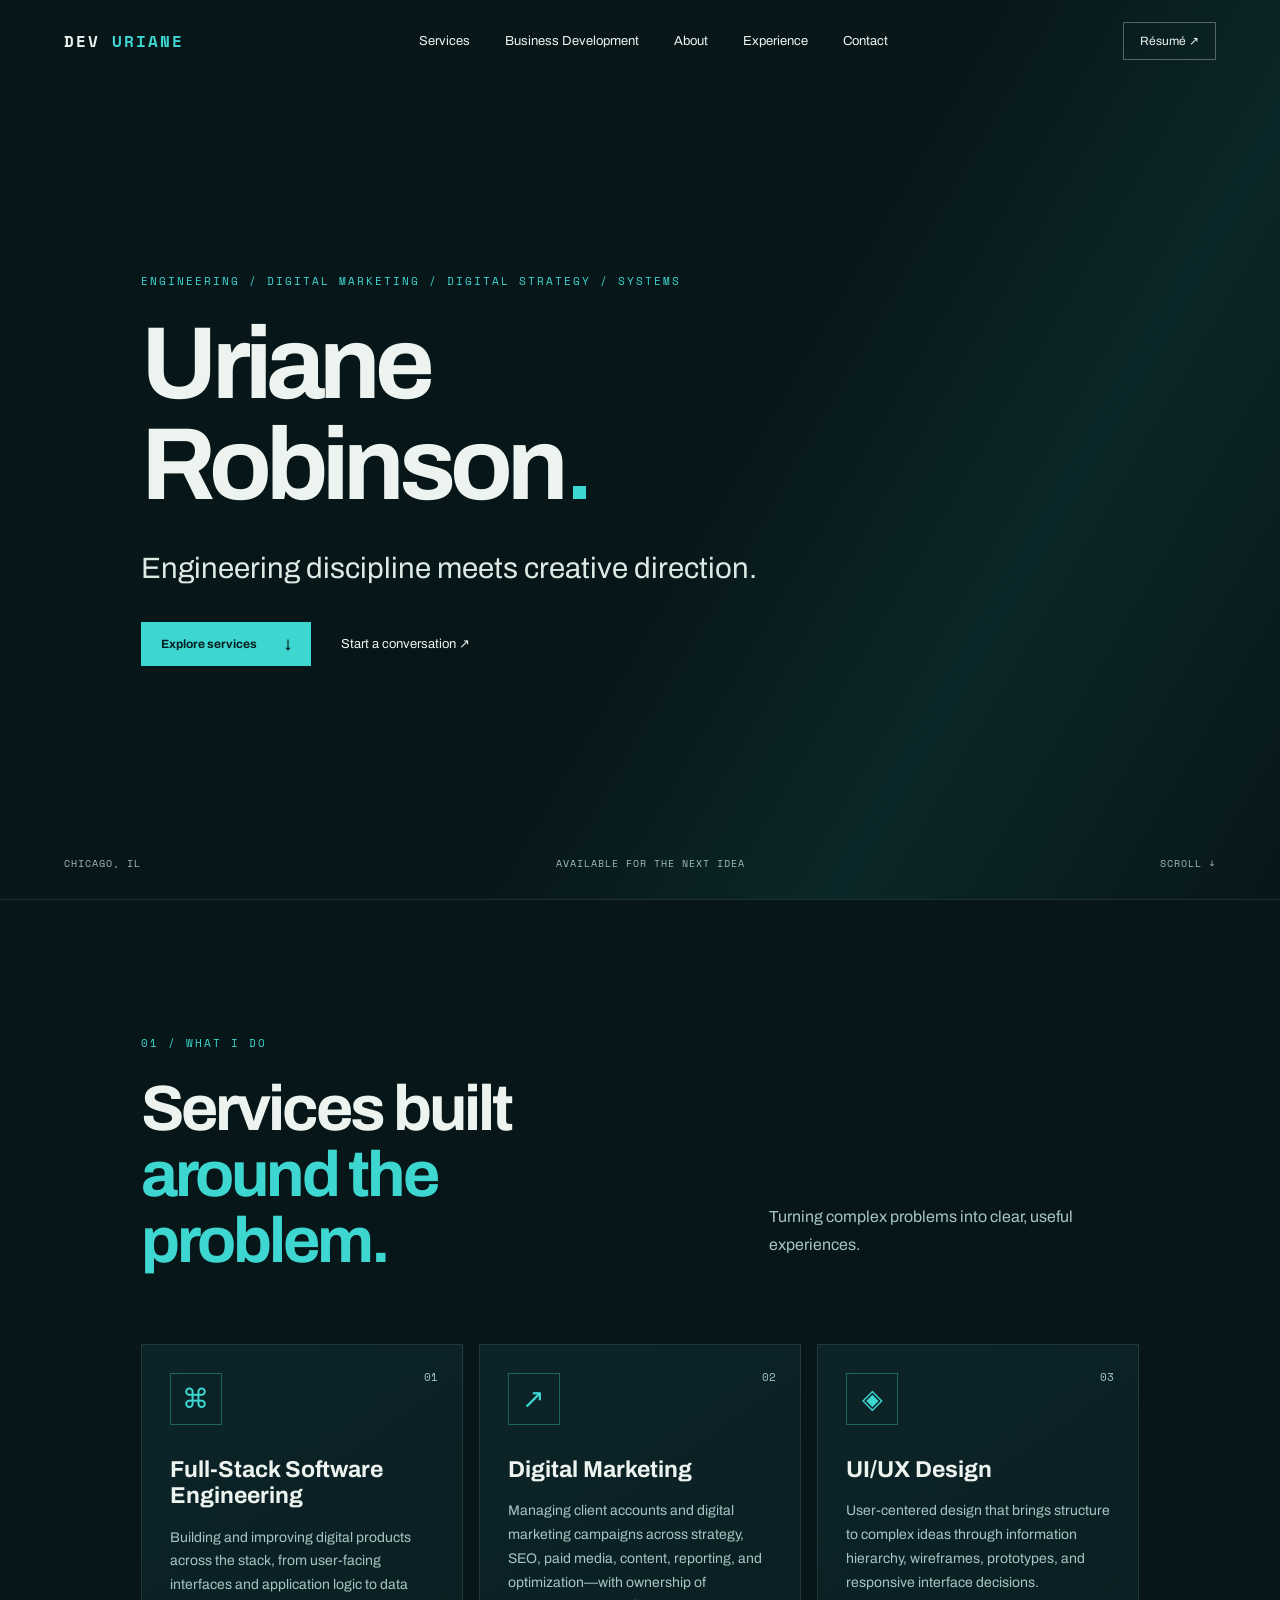
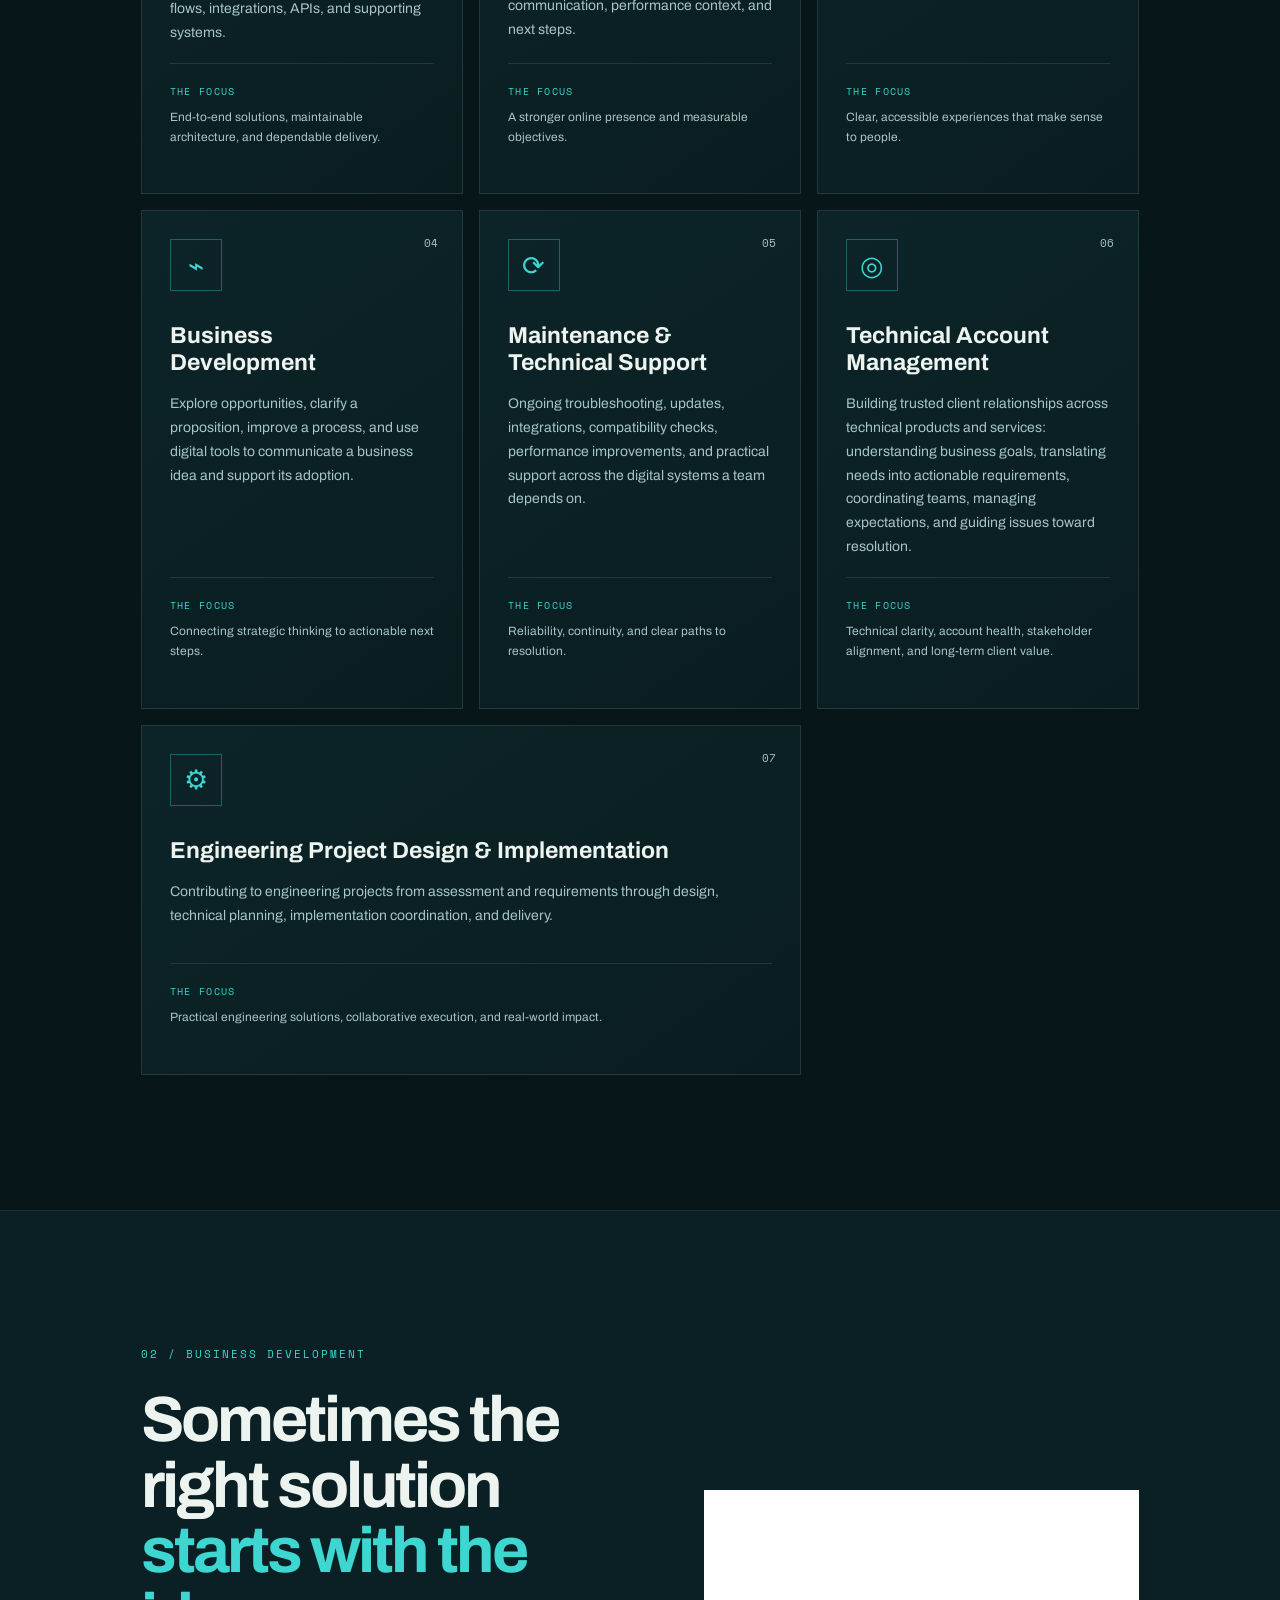
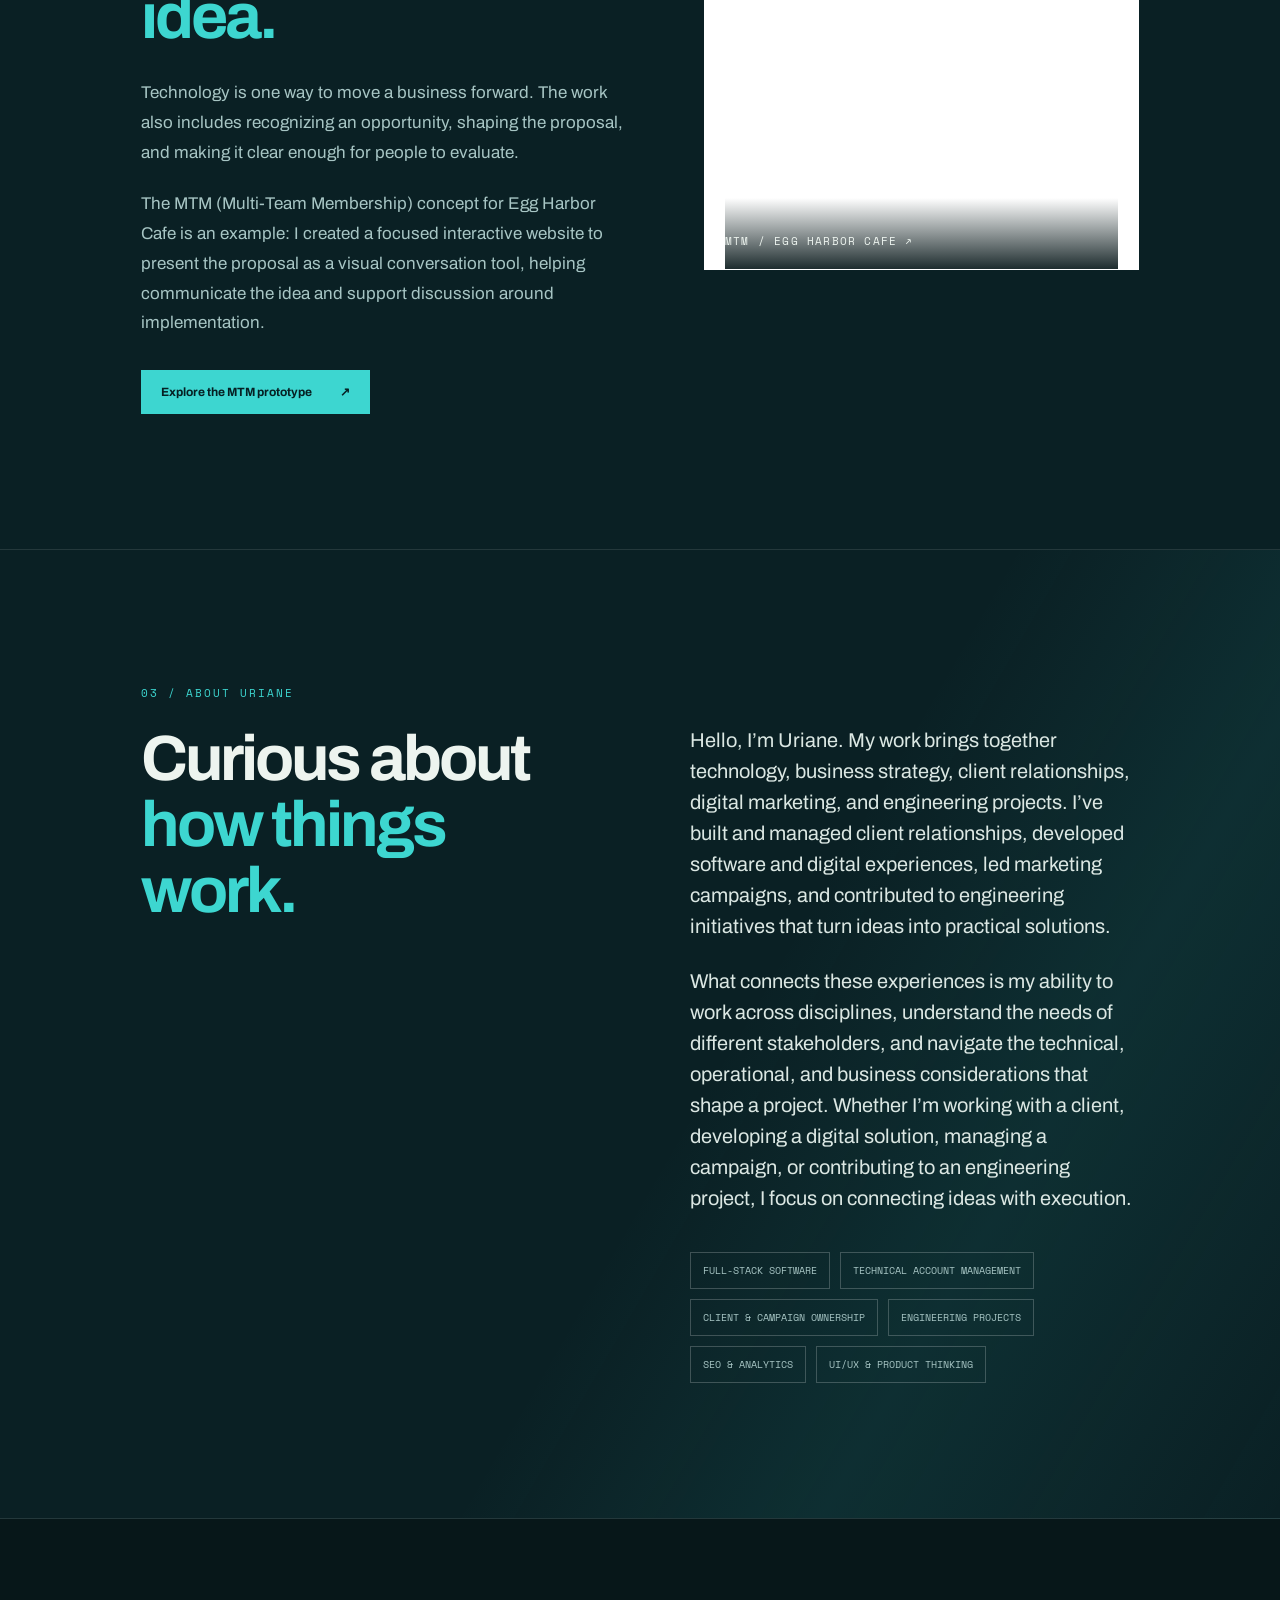
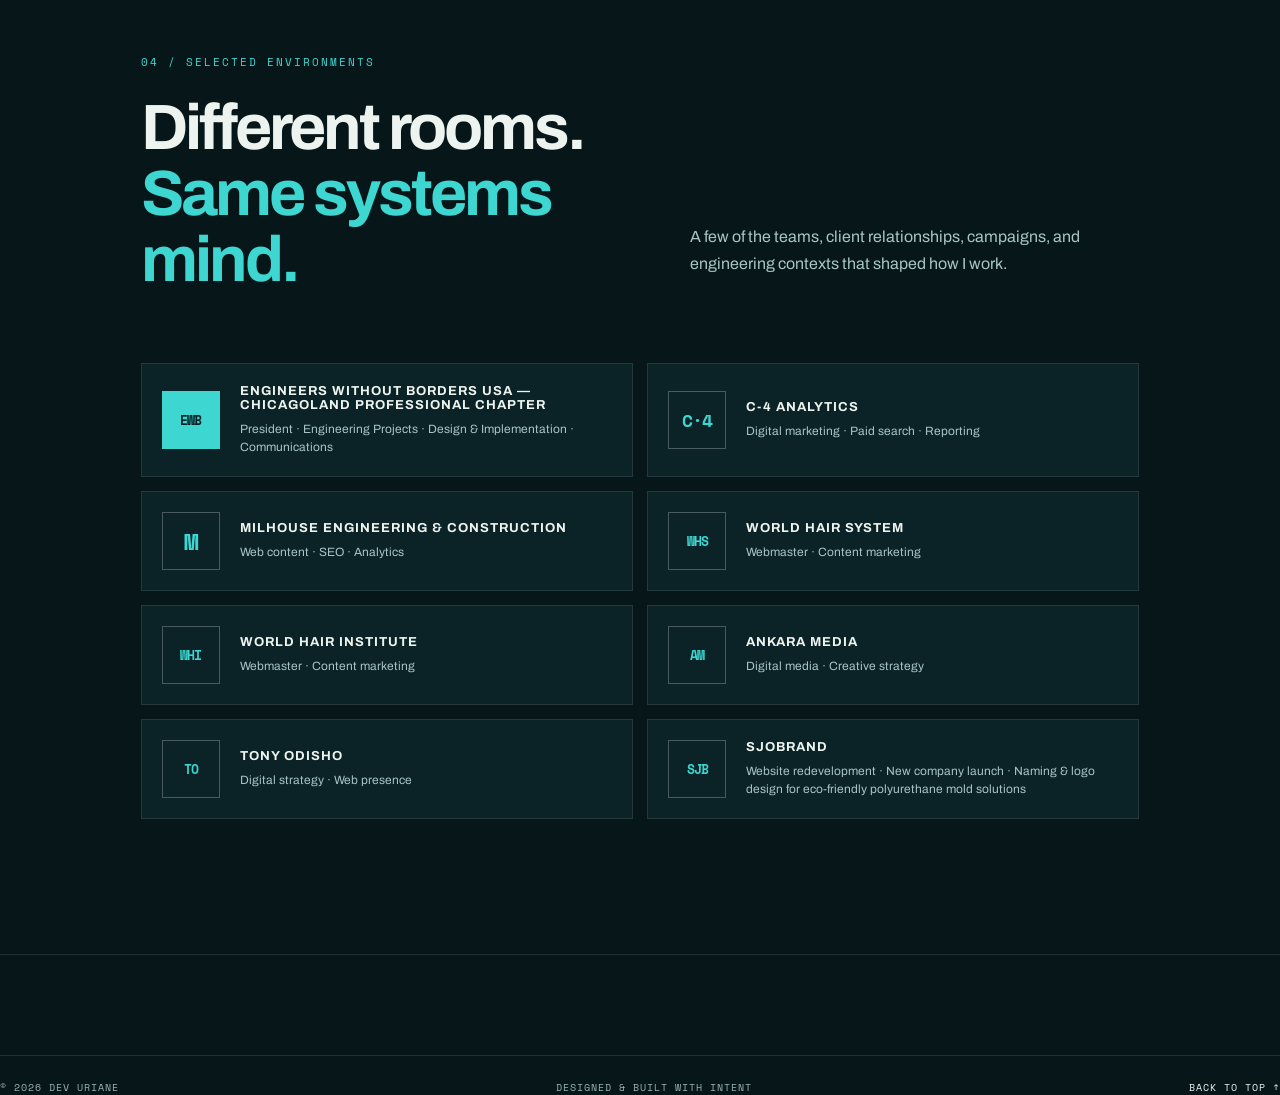
==== index.html @ 24e68c7d "Refresh overrides stylesheet cache version" ====
<!doctype html>
<html lang="en">
  <head>
    <meta charset="utf-8" />
    <meta name="viewport" content="width=device-width, initial-scale=1" />
    <meta
      name="description"
      content="Dev Uriane brings full-stack software engineering, technical account management, digital marketing, UI/UX, business development, and engineering project delivery together."
    />
    <meta name="author" content="Uriane Robinson" />
    <meta name="theme-color" content="#071719" />
    <meta property="og:type" content="website" />
    <meta property="og:title" content="Uriane Robinson | Full-Stack Software Engineer &amp; Technical Account Manager" />
    <meta property="og:description" content="Full-stack software engineering, technical account management, digital marketing, engineering project delivery, and business development." />
    <meta property="og:url" content="https://yurijha.github.io/Brittany/" />
    <link rel="canonical" href="https://yurijha.github.io/Brittany/" />
    <title>
      Uriane Robinson | Full-Stack Software Engineer &amp; Technical Account Manager | Dev Uriane
    </title>
    <link rel="preconnect" href="https://fonts.googleapis.com" />
    <link rel="preconnect" href="https://fonts.gstatic.com" crossorigin />
    <link
      href="https://fonts.googleapis.com/css2?family=Archivo:wght@400;500;600;700;800&family=Space+Mono:wght@400;700&display=swap"
      rel="stylesheet"
    />
    <link rel="stylesheet" href="Brittany.css" />
    <link rel="stylesheet" href="Brittany-overrides.css?v=work-centered-4" />
    <style>
      /* Match the About copy's 55% column start without moving the heading. */
      #experience .section-head > .lede {
        justify-self: start;
        margin-left: 10%;
        margin-right: 0;
        text-align: left;
        max-width: none;
        width: 90%;
      }
      @media (max-width: 760px) {
        #experience .section-head > .lede {
          margin-left: 0;
        }
      }
    </style>
    <style>
      .business-card {
        grid-column: 2;
      }
      @media (max-width: 760px) {
        .business-card {
          grid-column: auto;
        }
      }
      .mtm-visual {
        overflow: hidden;
        background: #071719;
      }
      .mtm-visual iframe {
        position: absolute;
        inset: 0;
        width: 100%;
        height: 100%;
        border: 0;
        background: #fff;
        transform: scale(0.72);
        transform-origin: top left;
        width: 138.9%;
        height: 138.9%;
        pointer-events: none;
      }
      .mtm-visual::after {
        content: "";
        position: absolute;
        inset: 0;
        background: linear-gradient(180deg, transparent 45%, #071719d9);
        pointer-events: none;
      }
      .mtm-visual span,
      .mtm-visual b {
        z-index: 2;
      }
    </style>
    <style>
      .card-visual.ewb-photo {
        isolation: isolate;
      }
      .ewb-photo img {
        position: absolute;
        inset: 0;
        width: 100%;
        height: 100%;
        object-fit: cover;
        object-position: 50% 58%;
        z-index: -2;
      }
      .ewb-photo::after {
        content: "";
        position: absolute;
        inset: 0;
        background: linear-gradient(
          180deg,
          #07171955,
          transparent 35%,
          #071719b8
        );
        z-index: -1;
      }
    </style>
    <style>
      /* Frame the portrait around the face while retaining shoulders and upper arms. */
      .card-visual.portrait {
        background-position: center 8%;
      }
    </style>
    <style>
      .apparition-image .youtube-logo {
        position: absolute;
        left: 50%;
        top: 46%;
        transform: translate(-50%, -50%);
        width: 88%;
        height: auto;
        max-height: none;
        object-fit: contain;
        background: transparent;
      }
      @media (max-width: 760px) {
        .apparition-image .youtube-logo {
          max-height: none;
          max-width: 300px;
        }
      }
    </style>
  </head>
  <body>
    <a class="skip-link" href="#top">Skip to content</a>
    <header class="topbar">
      <a class="brand" href="index.html#top">DEV <span>URIANE</span></a>
      <nav id="primary-navigation" aria-label="Primary navigation">
        <a href="index.html#services">Services</a>
        <a href="index.html#business-development">Business Development</a>
        <a href="index.html#about">About</a>
        <a href="index.html#experience">Experience</a>
        <a href="contact.html">Contact</a>
      </nav>
      <a
        class="resume"
        href="https://raw.githubusercontent.com/Yurijha/Dev-Uriane/master/Uriane%20Robinson%20-%20Dev%20Uriane%20.pdf"
        target="_blank"
        rel="noopener"
        >Résumé ↗</a
      ><button class="menu" type="button" aria-label="Open menu" aria-controls="primary-navigation" aria-expanded="false">☰</button>
    </header>
    <main id="top" tabindex="-1">
      <section class="hero">
        <div class="hero-art"></div>
        <div class="hero-copy">
          <p class="kicker">ENGINEERING / DIGITAL MARKETING / DIGITAL STRATEGY / SYSTEMS</p>
          <h1><span id="type-name">Uriane Robinson</span><i></i></h1>
          <p class="intro">
            Engineering discipline meets creative direction.
          </p>
          <div class="hero-actions">
            <a class="button" href="#services">Explore services <span>↓</span></a
            ><a class="text-link" href="contact.html">Start a conversation ↗</a>
          </div>
        </div>
        <div class="hero-meta">
          <span>CHICAGO, IL</span><span>AVAILABLE FOR THE NEXT IDEA</span
          ><span class="scroll-cue">SCROLL ↓</span>
        </div>
      </section>
      <section id="services" class="services section">
        <div class="section-head">
          <div>
            <p class="kicker">01 / WHAT I DO</p>
            <h2>Services built<br /><em>around the problem.</em></h2>
          </div>
          <p class="lede">Turning complex problems into clear, useful experiences.</p>
        </div>
        <div class="service-grid">
          <article class="service-card">
            <span class="service-number">01</span>
            <div class="service-symbol" aria-hidden="true">⌘</div>
            <h3>Full-Stack Software Engineering</h3>
            <p>Building and improving digital products across the stack, from user-facing interfaces and application logic to data flows, integrations, APIs, and supporting systems.</p>
            <p class="service-outcome"><strong>THE FOCUS</strong> End-to-end solutions, maintainable architecture, and dependable delivery.</p>
          </article>
          <article class="service-card">
            <span class="service-number">02</span>
            <div class="service-symbol" aria-hidden="true">↗</div>
            <h3>Digital Marketing</h3>
            <p>Managing client accounts and digital marketing campaigns across strategy, SEO, paid media, content, reporting, and optimization—with ownership of communication, performance context, and next steps.</p>
            <p class="service-outcome"><strong>THE FOCUS</strong> A stronger online presence and measurable objectives.</p>
          </article>
          <article class="service-card">
            <span class="service-number">03</span>
            <div class="service-symbol" aria-hidden="true">◈</div>
            <h3>UI/UX Design</h3>
            <p>User-centered design that brings structure to complex ideas through information hierarchy, wireframes, prototypes, and responsive interface decisions.</p>
            <p class="service-outcome"><strong>THE FOCUS</strong> Clear, accessible experiences that make sense to people.</p>
          </article>
          <article class="service-card">
            <span class="service-number">04</span>
            <div class="service-symbol" aria-hidden="true">⌁</div>
            <h3>Business Development</h3>
            <p>Explore opportunities, clarify a proposition, improve a process, and use digital tools to communicate a business idea and support its adoption.</p>
            <p class="service-outcome"><strong>THE FOCUS</strong> Connecting strategic thinking to actionable next steps.</p>
          </article>
          <article class="service-card">
            <span class="service-number">05</span>
            <div class="service-symbol" aria-hidden="true">⟳</div>
            <h3>Maintenance &amp; Technical Support</h3>
            <p>Ongoing troubleshooting, updates, integrations, compatibility checks, performance improvements, and practical support across the digital systems a team depends on.</p>
            <p class="service-outcome"><strong>THE FOCUS</strong> Reliability, continuity, and clear paths to resolution.</p>
          </article>
          <article class="service-card">
            <span class="service-number">06</span>
            <div class="service-symbol" aria-hidden="true">◎</div>
            <h3>Technical Account Management</h3>
            <p>Building trusted client relationships across technical products and services: understanding business goals, translating needs into actionable requirements, coordinating teams, managing expectations, and guiding issues toward resolution.</p>
            <p class="service-outcome"><strong>THE FOCUS</strong> Technical clarity, account health, stakeholder alignment, and long-term client value.</p>
          </article>
          <article class="service-card">
            <span class="service-number">07</span>
            <div class="service-symbol" aria-hidden="true">⚙</div>
            <h3>Engineering Project Design &amp; Implementation</h3>
            <p>Contributing to engineering projects from assessment and requirements through design, technical planning, implementation coordination, and delivery.</p>
            <p class="service-outcome"><strong>THE FOCUS</strong> Practical engineering solutions, collaborative execution, and real-world impact.</p>
          </article>
        </div>
      </section>
      <section id="business-development" class="business-development section">
        <div class="business-development-copy">
          <p class="kicker">02 / BUSINESS DEVELOPMENT</p>
          <h2>Sometimes the right solution<br /><em>starts with the idea.</em></h2>
          <p>Technology is one way to move a business forward. The work also includes recognizing an opportunity, shaping the proposal, and making it clear enough for people to evaluate.</p>
          <p>The MTM (Multi-Team Membership) concept for Egg Harbor Cafe is an example: I created a focused interactive website to present the proposal as a visual conversation tool, helping communicate the idea and support discussion around implementation.</p>
          <a class="button" href="https://yurijha.github.io/MTM-Egg-Harbor-Cafe/" target="_blank" rel="noopener">Explore the MTM prototype <span aria-hidden="true">↗</span></a>
        </div>
        <a class="business-development-preview" href="https://yurijha.github.io/MTM-Egg-Harbor-Cafe/" target="_blank" rel="noopener" aria-label="Open the MTM at Egg Harbor Cafe prototype">
          <iframe src="https://yurijha.github.io/MTM-Egg-Harbor-Cafe/" title="MTM at Egg Harbor Cafe prototype preview" loading="lazy" tabindex="-1"></iframe>
          <span>MTM / EGG HARBOR CAFE ↗</span>
        </a>
      </section>
      <section id="about" class="about section">
        <div>
          <p class="kicker">03 / ABOUT URIANE</p>
          <h2>Curious about<br /><em>how things work.</em></h2>
        </div>
        <div class="about-copy">
          <p>
            Hello, I’m Uriane. My work brings together technology, business strategy, client relationships, digital marketing, and engineering projects. I’ve built and managed client relationships, developed software and digital experiences, led marketing campaigns, and contributed to engineering initiatives that turn ideas into practical solutions.
          </p>
          <p>
            What connects these experiences is my ability to work across disciplines, understand the needs of different stakeholders, and navigate the technical, operational, and business considerations that shape a project. Whether I’m working with a client, developing a digital solution, managing a campaign, or contributing to an engineering project, I focus on connecting ideas with execution.
          </p>
          <div class="skills">
            <span>FULL-STACK SOFTWARE</span><span>TECHNICAL ACCOUNT MANAGEMENT</span
            ><span>CLIENT & CAMPAIGN OWNERSHIP</span><span>ENGINEERING PROJECTS</span
            ><span>SEO & ANALYTICS</span><span>UI/UX & PRODUCT THINKING</span>
          </div>
        </div>
      </section>
      <section id="experience" class="experience section">
        <div class="section-head">
          <div>
            <p class="kicker">04 / SELECTED ENVIRONMENTS</p>
            <h2>Different rooms.<br /><em>Same systems mind.</em></h2>
          </div>
          <p class="lede">
            A few of the teams, client relationships, campaigns, and engineering contexts that shaped how I work.
          </p>
        </div>
        <div class="company-grid">
          <div class="company">
            <div class="company-mark ewb">EWB</div>
            <div>
              <b
                >ENGINEERS WITHOUT BORDERS USA — CHICAGOLAND PROFESSIONAL
                CHAPTER</b
              ><span>President · Engineering Projects · Design &amp; Implementation · Communications</span>
            </div>
          </div>
          <div class="company">
            <div class="company-mark c4">C·4</div>
            <div>
              <b>C-4 ANALYTICS</b
              ><span>Digital marketing · Paid search · Reporting</span>
            </div>
          </div>
          <div class="company">
            <div class="company-mark milhouse">M</div>
            <div>
              <b>MILHOUSE ENGINEERING &amp; CONSTRUCTION</b
              ><span>Web content · SEO · Analytics</span>
            </div>
          </div>
          <div class="company">
            <div class="company-mark whs">WHS</div>
            <div>
              <b>WORLD HAIR SYSTEM</b><span>Webmaster · Content marketing</span>
            </div>
          </div>
          <div class="company">
            <div class="company-mark whi">WHI</div>
            <div>
              <b>WORLD HAIR INSTITUTE</b
              ><span>Webmaster · Content marketing</span>
            </div>
          </div>
          <div class="company">
            <div class="company-mark ankara">AM</div>
            <div>
              <b>ANKARA MEDIA</b><span>Digital media · Creative strategy</span>
            </div>
          </div>
          <div class="company">
            <div class="company-mark tony">TO</div>
            <div>
              <b>TONY ODISHO</b><span>Digital strategy · Web presence</span>
            </div>
          </div>
          <div class="company">
            <div class="company-mark sjobrand">SJB</div>
            <div>
              <b>SJOBRAND</b
              ><span
                >Website redevelopment · New company launch · Naming &amp; logo
                design for eco-friendly polyurethane mold solutions</span
              >
            </div>
          </div>
        </div>
      </section>
    </main>
    <footer class="site-footer">
      <span>© 2026 DEV URIANE</span>
      <span>DESIGNED &amp; BUILT WITH INTENT</span>
      <a href="#top">BACK TO TOP ↑</a>
    </footer>
    <script src="Brittany.js"></script>
  </body>
</html>
---- Brittany.css ----
:root{--bg:#071719;--panel:#0c2428;--cyan:#3dd6d0;--soft:#a7c5c4;--white:#edf4ef;--line:#ffffff1b;font-family:Archivo,Arial,sans-serif;color:var(--white);background:var(--bg)}*{box-sizing:border-box}html{scroll-behavior:smooth}body{margin:0;background:var(--bg)}a{color:inherit;text-decoration:none}button{font:inherit;color:inherit}.topbar{height:82px;position:fixed;z-index:10;inset:0 0 auto;padding:0 5%;display:flex;align-items:center;justify-content:space-between;border-bottom:1px solid transparent;transition:.3s}.topbar.scrolled{background:#071719e8;backdrop-filter:blur(16px);border-color:var(--line)}.brand{font:700 16px 'Space Mono';letter-spacing:2px}.brand span{color:var(--cyan)}nav{display:flex;gap:35px;font-size:13px}.topbar nav a:hover,.text-link:hover,footer a:hover{color:var(--cyan)}.resume{border:1px solid #ffffff50;padding:11px 16px;font-size:12px}.menu{display:none;background:none;border:0}.hero{min-height:100svh;position:relative;display:flex;align-items:center;padding:130px 11% 90px;overflow:hidden;border-bottom:1px solid var(--line)}.hero-art{position:absolute;inset:0;background:linear-gradient(90deg,#071719f2 0%,#071719d0 42%,#07171952),url('https://raw.githubusercontent.com/Yurijha/Dev-Uriane/master/Uriane%20Robinson%20-%20Dev%20Uriane.jpg') center right/cover no-repeat;filter:saturate(.72);z-index:-1}.hero:after{content:'';position:absolute;inset:0;background:linear-gradient(120deg,transparent 0 55%,#3dd6d015 75%,transparent);pointer-events:none}.hero-copy{max-width:720px}.kicker{font:11px 'Space Mono';letter-spacing:2px;color:var(--cyan);margin:0 0 25px}.hero h1{font-size:clamp(48px,8vw,122px);line-height:.98;letter-spacing:-6px;margin:0 0 35px;font-weight:700}.hero h1 i{display:inline-block;width:13px;height:13px;background:var(--cyan);margin-left:10px;animation:blink 1s steps(2) infinite}.intro{font-size:clamp(20px,2.3vw,31px);line-height:1.25;max-width:620px;color:#dce9e5;margin:0 0 35px}.hero-actions{display:flex;align-items:center;gap:30px}.button{background:var(--cyan);color:#062023;padding:15px 20px;font-size:12px;font-weight:700}.button span{margin-left:26px}.text-link{font-size:13px}.hero-meta{position:absolute;bottom:28px;left:5%;right:5%;display:flex;justify-content:space-between;color:#a3bbbb;font:10px 'Space Mono';letter-spacing:1px}.section{padding:135px 11%;border-bottom:1px solid var(--line)}.section-head{display:grid;grid-template-columns:1fr 1fr;align-items:end;margin-bottom:70px}.section h2{font-size:clamp(40px,5vw,75px);line-height:1.03;letter-spacing:-3px;margin:0}.section h2 em{font-style:normal;color:var(--cyan)}.lede{color:var(--soft);max-width:370px;line-height:1.7;justify-self:end}.cards{display:grid;grid-template-columns:1.2fr 1fr 1fr;gap:18px}.card{background:var(--panel);min-height:390px;display:flex;flex-direction:column;border:1px solid var(--line);transition:transform .3s,border-color .3s}.card:hover{transform:translateY(-8px);border-color:#3dd6d06b}.card-visual{height:235px;position:relative;padding:24px;overflow:hidden;background:#0c2d31}.card-visual span{font:12px 'Space Mono';color:var(--cyan)}.card-visual b{position:absolute;bottom:22px;left:24px;font:18px 'Space Mono';letter-spacing:1px}.cyan-grid{background:linear-gradient(135deg,#103e43,#0c2529),repeating-linear-gradient(45deg,#3dd6d010 0 1px,transparent 1px 24px)}.dark-grid{background:radial-gradient(circle at 70% 30%,#2b8c8c66,transparent 32%),#09191c}.portrait{background:linear-gradient(0deg,#071719aa,transparent),url('https://raw.githubusercontent.com/Yurijha/Dev-Uriane/master/Uriane%20Robinson%20-%20Dev%20Uriane.jpg') center/cover}.card-info{padding:24px}.card-info p{font:10px 'Space Mono';color:var(--cyan);letter-spacing:1px}.card h3{font-size:22px;line-height:1.15;margin:20px 0 30px}.card-info a{font-size:12px;color:var(--soft)}.about{display:grid;grid-template-columns:1fr 1fr;gap:10%;background:#0a2024}.about-copy{padding-top:40px}.about-copy>p{font-size:22px;line-height:1.45;color:#dbe7e3;margin:0 0 28px}.skills{display:flex;flex-wrap:wrap;gap:10px;margin-top:45px}.skills span{border:1px solid #ffffff35;padding:10px 12px;font:10px 'Space Mono';color:var(--soft)}.contact{min-height:72vh;display:flex;flex-direction:column;justify-content:center}.contact h2{margin-bottom:45px}.email{font-size:clamp(24px,4vw,58px);color:var(--cyan);border-bottom:1px solid var(--cyan);width:max-content}.contact footer{margin-top:130px;display:flex;justify-content:space-between;color:#9bb4b3;font:10px 'Space Mono';letter-spacing:1px}.contact footer a{color:var(--white)}@keyframes blink{50%{opacity:0}}@media(max-width:760px){.topbar{height:70px}.topbar nav,.resume{display:none}.menu{display:block;border:1px solid #ffffff40;padding:8px 11px}.hero{padding:120px 8% 110px}.hero-art{background-position:65% center}.hero h1{letter-spacing:-3px}.hero-meta{left:8%;right:8%;font-size:8px}.hero-meta span:nth-child(2){display:none}.section{padding:95px 8%}.section-head,.about{display:block}.lede{margin-top:25px}.cards{grid-template-columns:1fr}.card{min-height:330px}.card-visual{height:190px}.about-copy{padding-top:35px}.about-copy>p{font-size:19px}.contact footer{display:grid;gap:17px;margin-top:90px}.email{font-size:27px}}


/* Accessibility and responsive navigation */
.skip-link {
  position: absolute;
  top: 8px;
  left: 8px;
  z-index: 100;
  padding: 12px 16px;
  color: #062023;
  background: var(--cyan);
  transform: translateY(-160%);
}
.skip-link:focus { transform: translateY(0); }
:where(a, button, input, textarea, iframe):focus-visible {
  outline: 2px solid var(--cyan);
  outline-offset: 4px;
}
.menu { cursor: pointer; }
@media (max-width: 760px) {
  .topbar { gap: 12px; }
  .topbar nav {
    display: none;
    position: absolute;
    top: 70px;
    left: 0;
    right: 0;
    padding: 18px 8% 24px;
    background: #071719f7;
    border-bottom: 1px solid var(--line);
    flex-direction: column;
    gap: 0;
  }
  .topbar.nav-open nav { display: flex; }
  .topbar nav a {
    display: block;
    padding: 15px 0;
    border-bottom: 1px solid var(--line);
  }
  .topbar nav a:last-child { border-bottom: 0; }
}
@media (prefers-reduced-motion: reduce) {
  *, *::before, *::after {
    scroll-behavior: auto !important;
    animation-duration: 0.01ms !important;
    animation-iteration-count: 1 !important;
    transition-duration: 0.01ms !important;
  }
}

.site-footer{margin-top:100px;padding-top:24px;border-top:1px solid var(--line);display:flex;justify-content:space-between;gap:18px;color:#9bb4b3;font:10px 'Space Mono';letter-spacing:1px}
.site-footer a{color:var(--white)}
.site-footer a:hover{color:var(--cyan)}
@media(max-width:760px){.site-footer{display:grid;gap:17px;margin-top:75px}}
---- Brittany-overrides.css ----
.about-copy > p {
  font-size: 20px;
  line-height: 1.55;
  margin-bottom: 24px;
}
.skills {
  margin-top: 38px;
}
.experience {
  background: #071719;
}
.company-grid {
  display: grid;
  grid-template-columns: repeat(2, 1fr);
  gap: 14px;
}
.company {
  display: flex;
  align-items: center;
  gap: 20px;
  padding: 20px;
  border: 1px solid var(--line);
  background: #0b2226;
}
.company-mark {
  width: 58px;
  height: 58px;
  display: grid;
  place-items: center;
  flex: none;
  border: 1px solid #ffffff42;
  color: var(--cyan);
  font: 700 13px "Space Mono";
  letter-spacing: -1px;
}
.company b {
  display: block;
  font-size: 13px;
  letter-spacing: 1px;
}
.company span {
  display: block;
  margin-top: 8px;
  color: var(--soft);
  font-size: 12px;
  line-height: 1.5;
}
.c4 {
  font-size: 18px;
}
.milhouse {
  font-size: 24px;
}
.ewb {
  background: var(--cyan);
  color: #062023;
  border-color: var(--cyan);
}
.dev {
  border-radius: 50%;
}
@media (max-width: 760px) {
  .cards,
  .company-grid {
    grid-template-columns: 1fr;
  }
  .about-copy > p {
    font-size: 18px;
  }
  .experience .section-head {
    display: block;
  }
}

/* Keep the section marker left; center the statement across the full section. */
.work .section-head {
  display: grid;
  grid-template-columns: minmax(0, 1fr);
  align-items: start;
  gap: 32px;
}
.work .section-head > .kicker {
  justify-self: start;
  text-align: left;
  margin: 0;
}
.work-heading {
  width: 100%;
  max-width: 1050px;
  min-width: 0;
  justify-self: center;
  text-align: center;
}
.work-heading h2 {
  font-size: clamp(36px, 5vw, 75px);
  text-align: center;
}
.work-heading h2 > span,
.work-heading h2 > em {
  display: block;
  text-wrap: balance;
}
.work-heading h2 small {
  display: block;
  margin: 28px auto 0;
  padding: 0;
  width: 100%;
  max-width: 640px;
  color: var(--soft);
  font-family: inherit;
  font-weight: 500;
  font-size: clamp(18px, 2vw, 28px);
  line-height: 1.35;
  letter-spacing: normal;
  text-align: center;
  text-wrap: balance;
}
@media (max-width: 760px) {
  .work .section-head {
    gap: 28px;
  }
  .work-heading h2 {
    letter-spacing: -1.5px;
  }
  .work-heading h2 small {
    margin-top: 24px;
    font-size: 20px;
  }
}


/* Services-first homepage structure */
.services .section-head {
  grid-template-columns: minmax(0, 1.1fr) minmax(0, .8fr);
  gap: 8%;
  align-items: end;
}
.service-grid {
  display: grid;
  grid-template-columns: repeat(3, minmax(0, 1fr));
  gap: 16px;
}
.service-card {
  position: relative;
  min-height: 350px;
  padding: 28px;
  border: 1px solid var(--line);
  background: linear-gradient(145deg, #0c2428, #091d20);
  display: flex;
  flex-direction: column;
  transition: transform .25s ease, border-color .25s ease;
}
.service-card:hover {
  transform: translateY(-5px);
  border-color: #3dd6d06b;
}
.service-number {
  position: absolute;
  top: 24px;
  right: 24px;
  color: #a7c5c4;
  font: 11px 'Space Mono', monospace;
}
.service-symbol {
  display: grid;
  place-items: center;
  width: 52px;
  height: 52px;
  margin-bottom: 32px;
  border: 1px solid #3dd6d05c;
  color: var(--cyan);
  font-size: 27px;
}
.service-card h3 {
  margin: 0 0 16px;
  font-size: 23px;
  line-height: 1.15;
}
.service-card > p {
  color: var(--soft);
  font-size: 14px;
  line-height: 1.7;
  margin: 0 0 18px;
}
.service-card .service-outcome {
  margin-top: auto;
  padding-top: 20px;
  border-top: 1px solid var(--line);
  font-size: 12px;
}
.service-outcome strong {
  display: block;
  margin-bottom: 8px;
  color: var(--cyan);
  font: 10px 'Space Mono', monospace;
  letter-spacing: 1.3px;
}
.service-card-wide {
  grid-column: span 2;
}
.business-development {
  display: grid;
  grid-template-columns: minmax(0, 1fr) minmax(0, .9fr);
  gap: 8%;
  align-items: center;
  background: #0a2024;
}
.business-development-copy h2 {
  margin: 0 0 28px;
}
.business-development-copy > p:not(.kicker) {
  max-width: 640px;
  color: var(--soft);
  font-size: 17px;
  line-height: 1.75;
  margin: 0 0 22px;
}
.business-development-copy .button {
  display: inline-block;
  margin-top: 10px;
}
.business-development-preview {
  position: relative;
  display: block;
  min-height: 380px;
  overflow: hidden;
  border: 1px solid var(--line);
  background: #fff;
}
.business-development-preview iframe {
  position: absolute;
  inset: 0;
  width: 138.9%;
  height: 138.9%;
  border: 0;
  background: #fff;
  transform: scale(.72);
  transform-origin: top left;
  pointer-events: none;
}
.business-development-preview span {
  position: absolute;
  z-index: 2;
  left: 20px;
  right: 20px;
  bottom: 0;
  padding: 35px 0 20px;
  color: var(--white);
  font: 11px 'Space Mono', monospace;
  letter-spacing: 1.2px;
  background: linear-gradient(transparent, #071719e8);
}
@media (max-width: 900px) {
  .service-grid { grid-template-columns: repeat(2, minmax(0, 1fr)); }
  .service-card-wide { grid-column: span 2; }
  .business-development { grid-template-columns: 1fr; gap: 36px; }
  .business-development-preview { min-height: 340px; }
}
@media (max-width: 760px) {
  .services .section-head { display: block; }
  .service-grid { grid-template-columns: 1fr; }
  .service-card, .service-card-wide { grid-column: auto; min-height: 0; }
  .service-card { padding: 24px; }
  .service-card .service-outcome { margin-top: 10px; }
  .business-development-copy h2 { letter-spacing: -1.5px; }
  .business-development-copy > p:not(.kicker) { font-size: 16px; }
  .business-development-preview { min-height: 270px; }
}

/* Expanded service portfolio: full-stack engineering, account management, and project delivery. */
.service-card-wide { grid-column: auto; }
.service-card h3 { max-width: 95%; }
.service-card p { overflow-wrap: anywhere; }
@media (min-width: 901px) {
  .service-card:last-child { grid-column: span 2; }
}
@media (max-width: 900px) {
  .service-card:last-child { grid-column: span 2; }
}
@media (max-width: 760px) {
  .service-card:last-child { grid-column: auto; }
}

/* Echo the hero's subtle cyan sweep in About to distinguish it from Business Development. */
.about {
  background: linear-gradient(120deg, transparent 0 55%, #3dd6d015 75%, transparent), #0a2024;
}
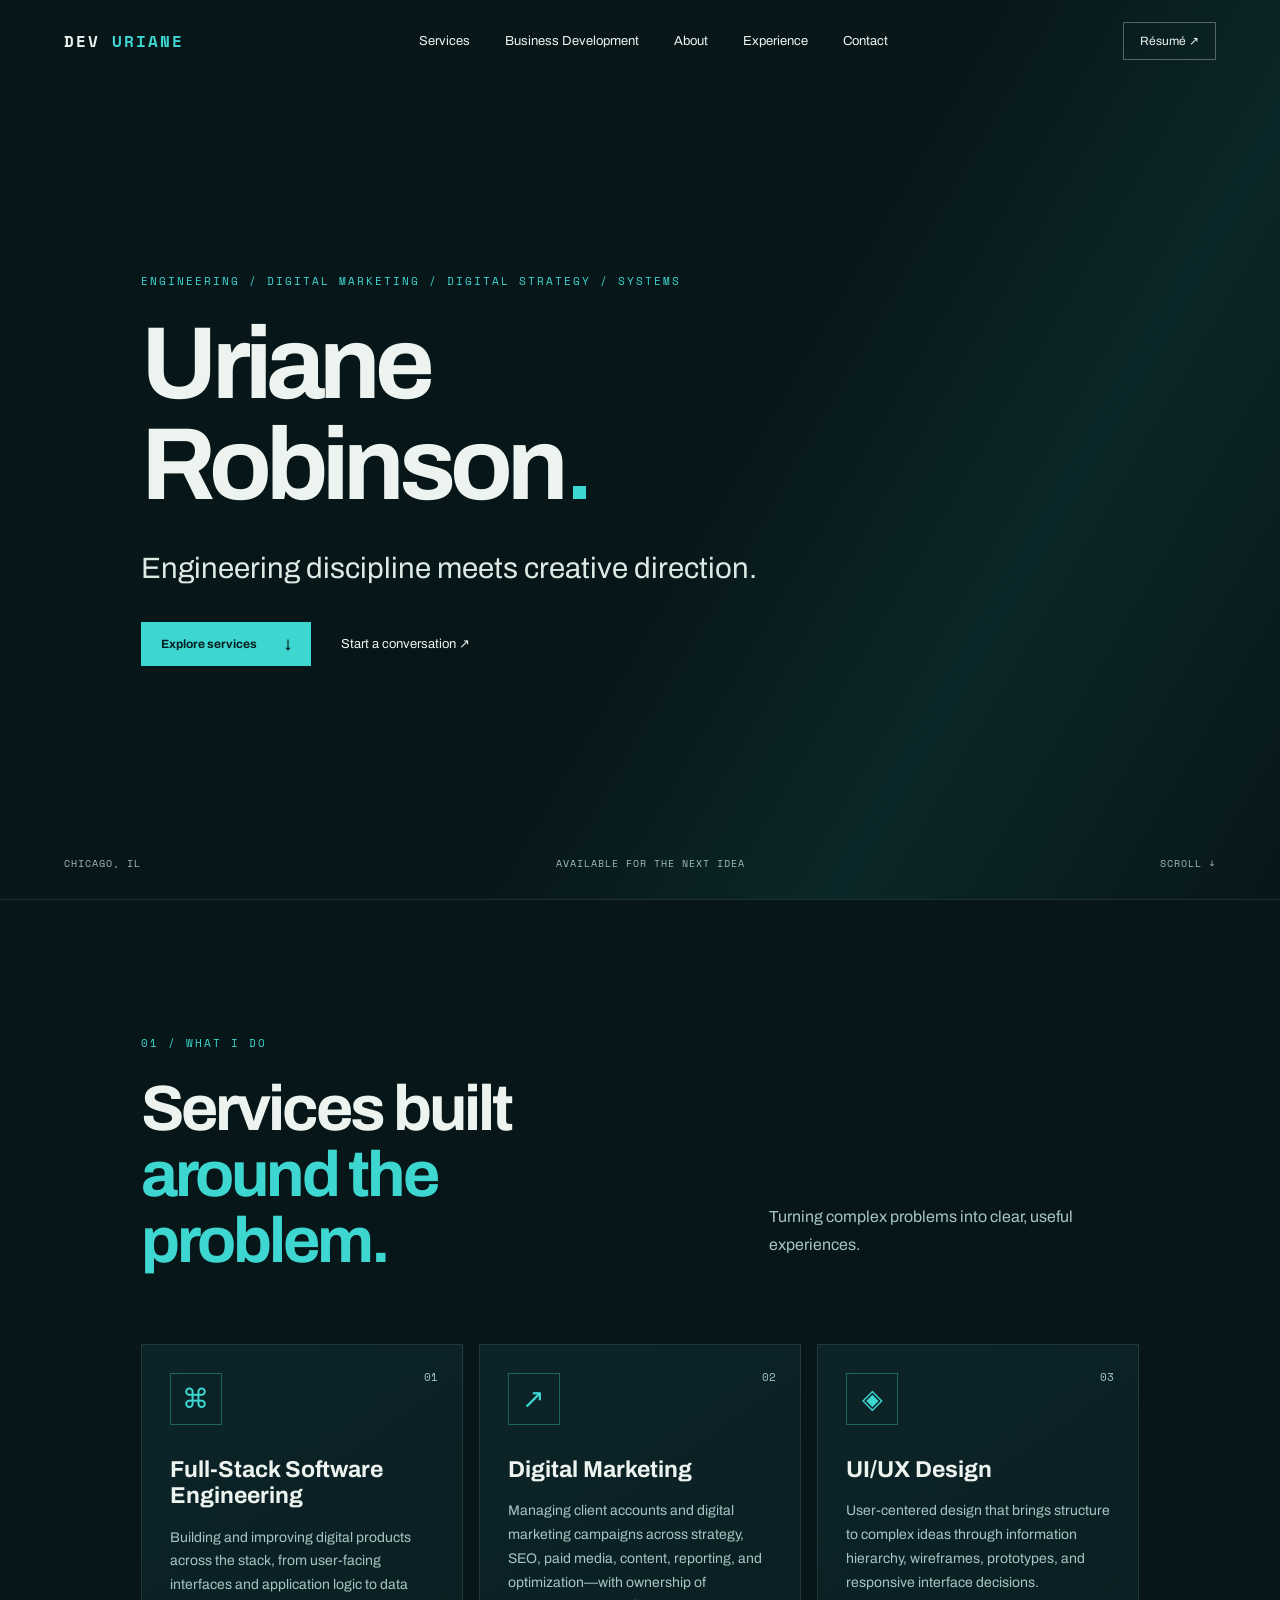
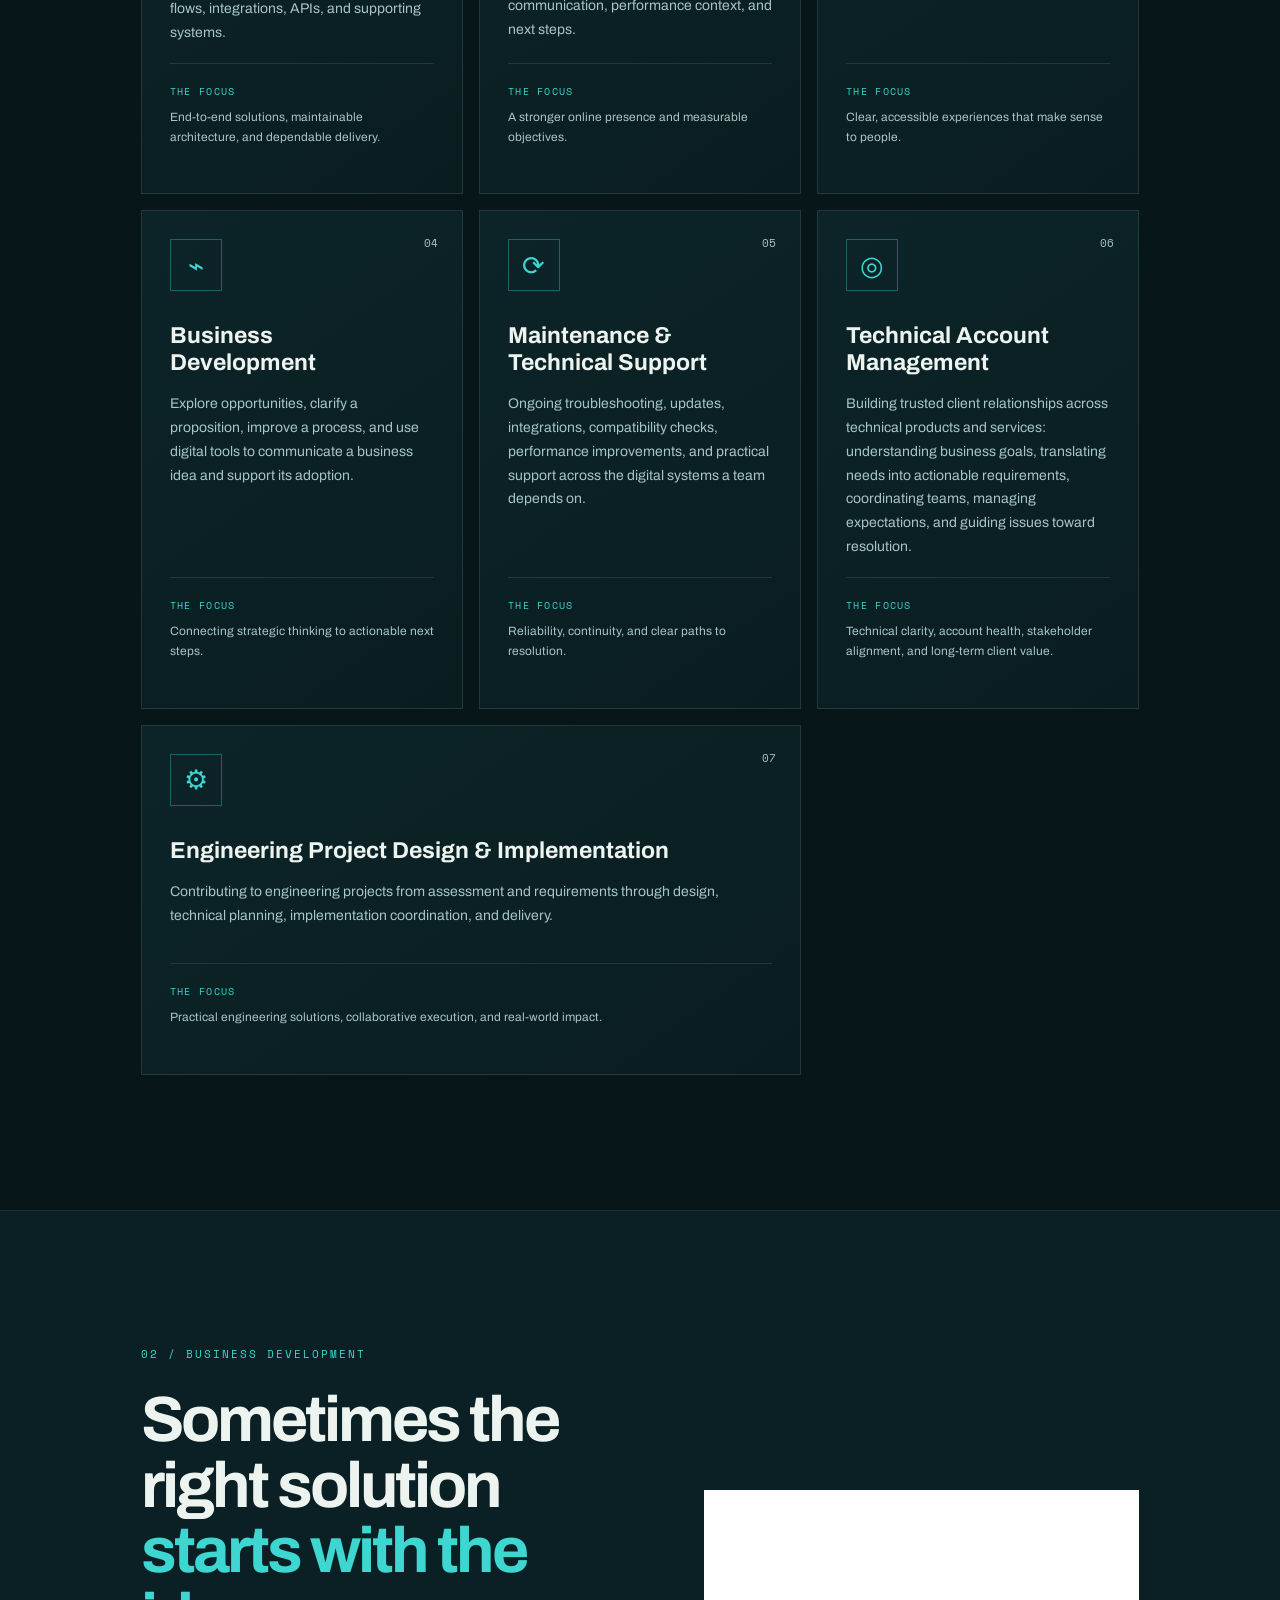
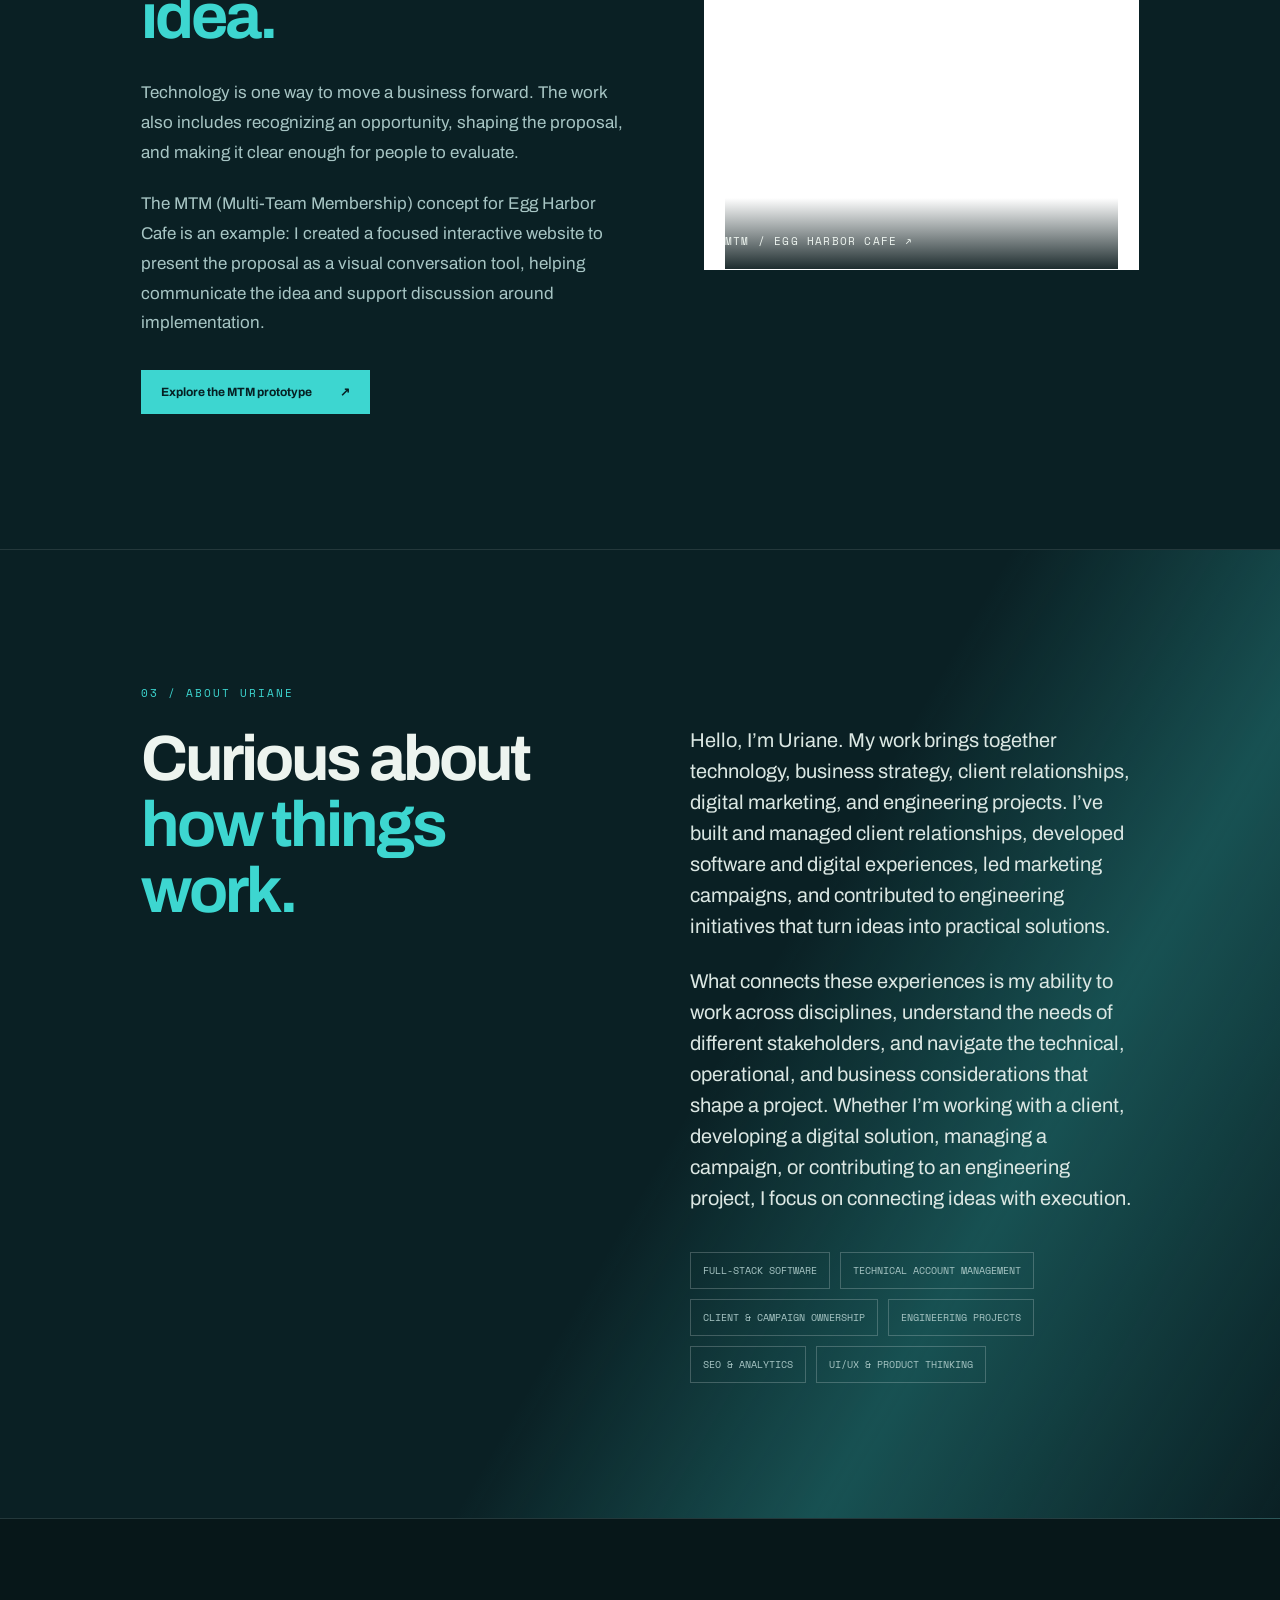
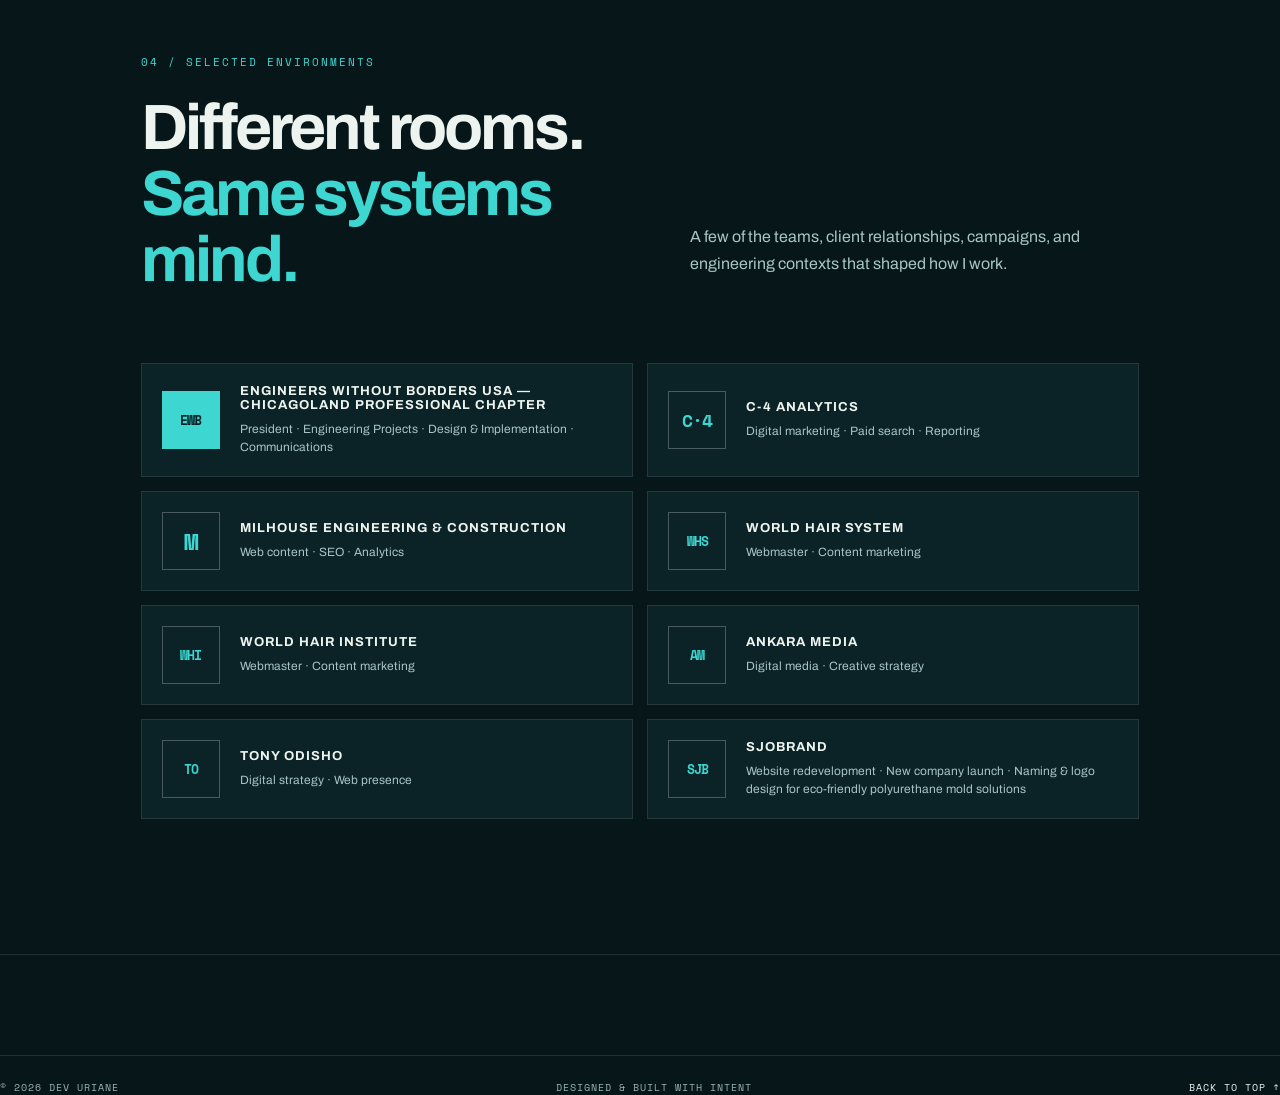
==== commit 2cc82ee3: "Refresh About gradient stylesheet cache" ====
--- a/index.html
+++ b/index.html
@@ -24,7 +24,7 @@
       rel="stylesheet"
     />
     <link rel="stylesheet" href="Brittany.css" />
-    <link rel="stylesheet" href="Brittany-overrides.css?v=work-centered-4" />
+    <link rel="stylesheet" href="Brittany-overrides.css?v=work-centered-5" />
     <style>
       /* Match the About copy's 55% column start without moving the heading. */
       #experience .section-head > .lede {
--- a/Brittany-overrides.css
+++ b/Brittany-overrides.css
@@ -281,7 +281,7 @@
   .service-card:last-child { grid-column: auto; }
 }
 
-/* Echo the hero's subtle cyan sweep in About to distinguish it from Business Development. */
+/* Match the hero's cyan sweep in About, with enough contrast to read against the section background. */
 .about {
-  background: linear-gradient(120deg, transparent 0 55%, #3dd6d015 75%, transparent), #0a2024;
-}
+  background: linear-gradient(120deg, transparent 0 55%, #3dd6d045 75%, transparent), #0a2024;
+}
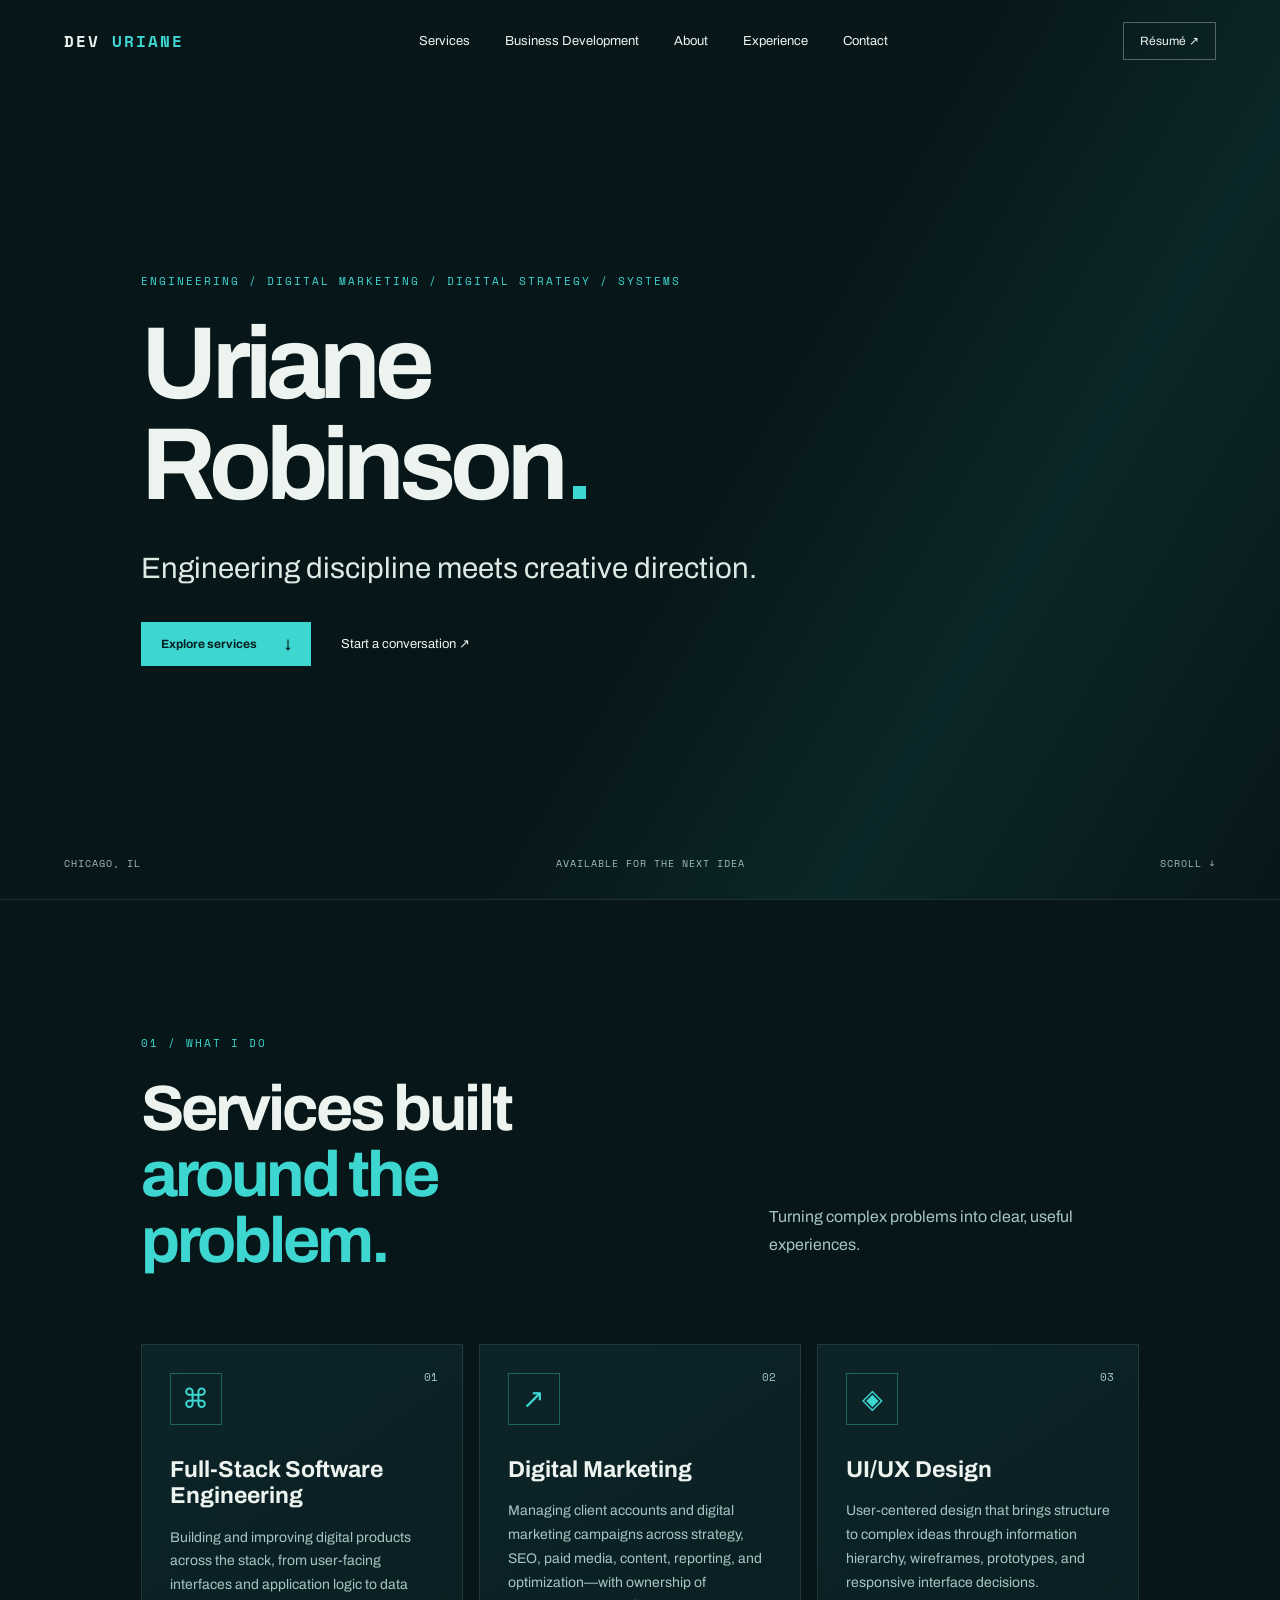
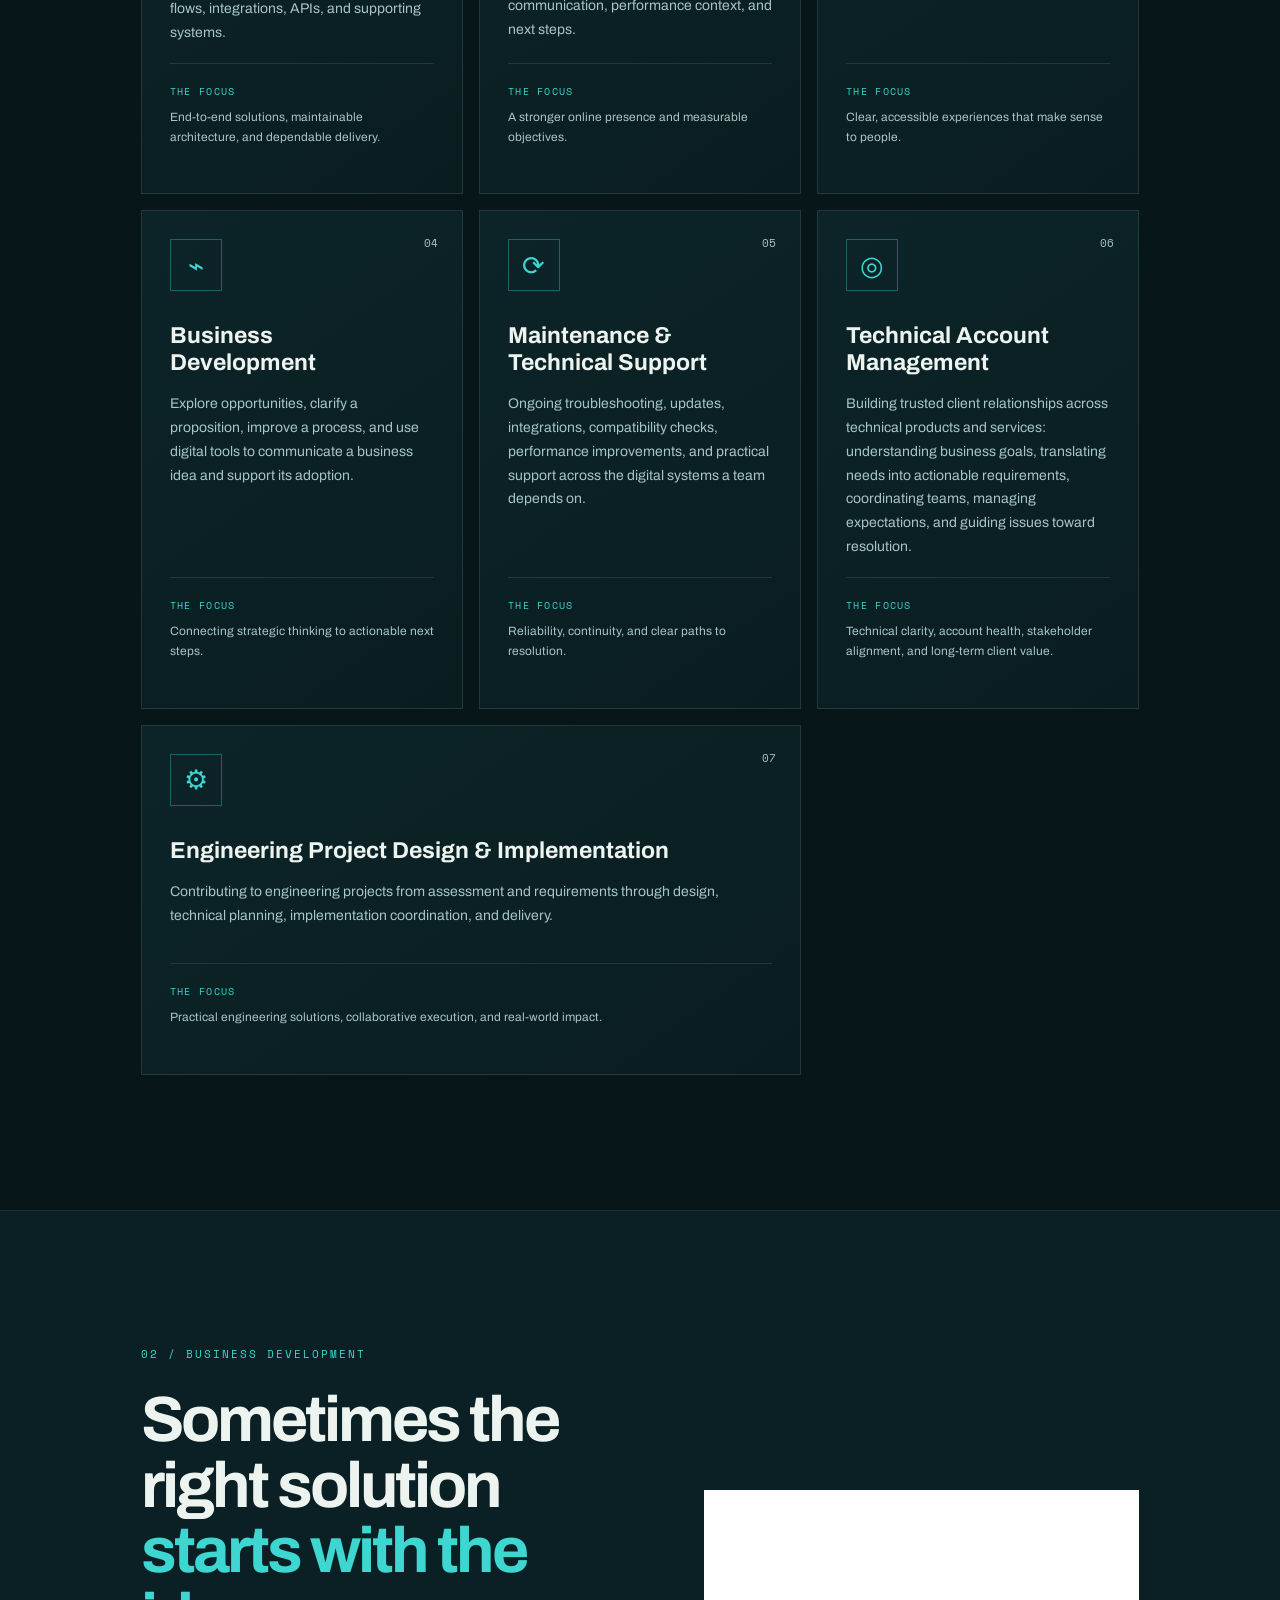
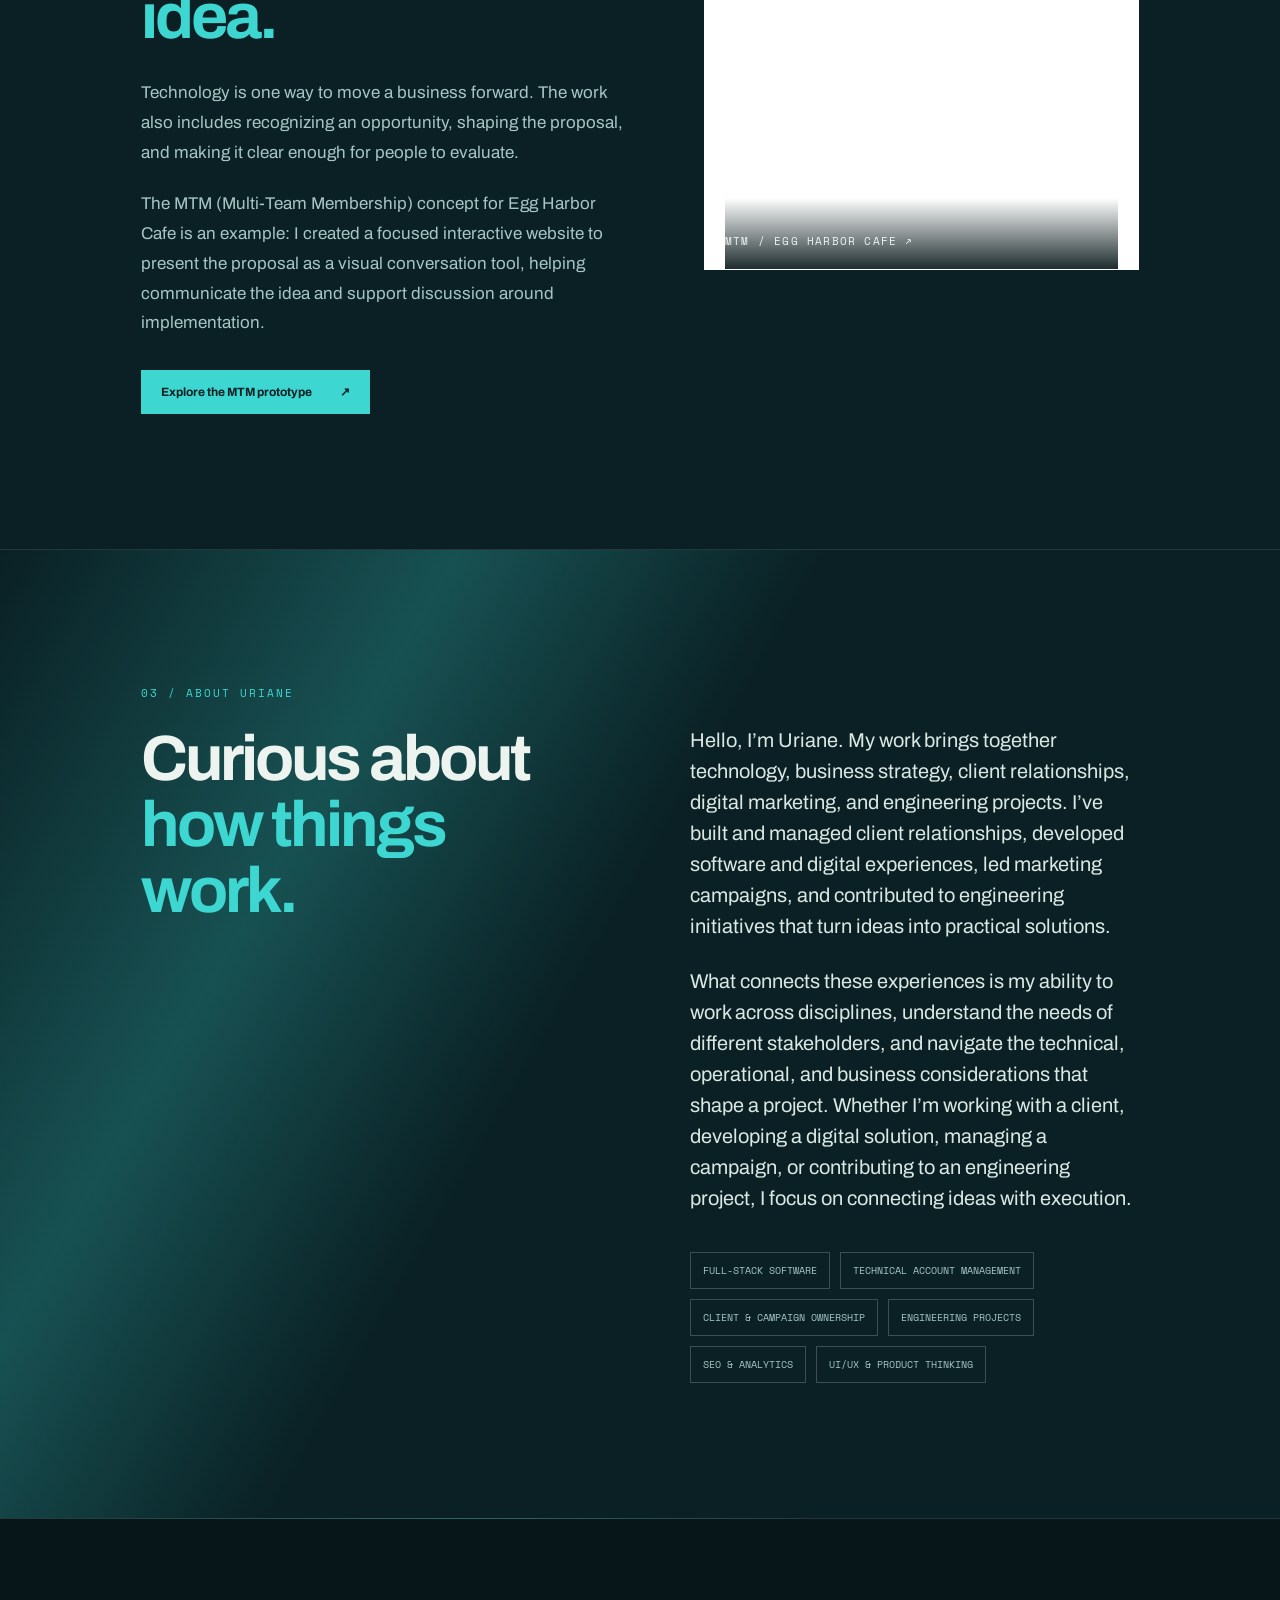
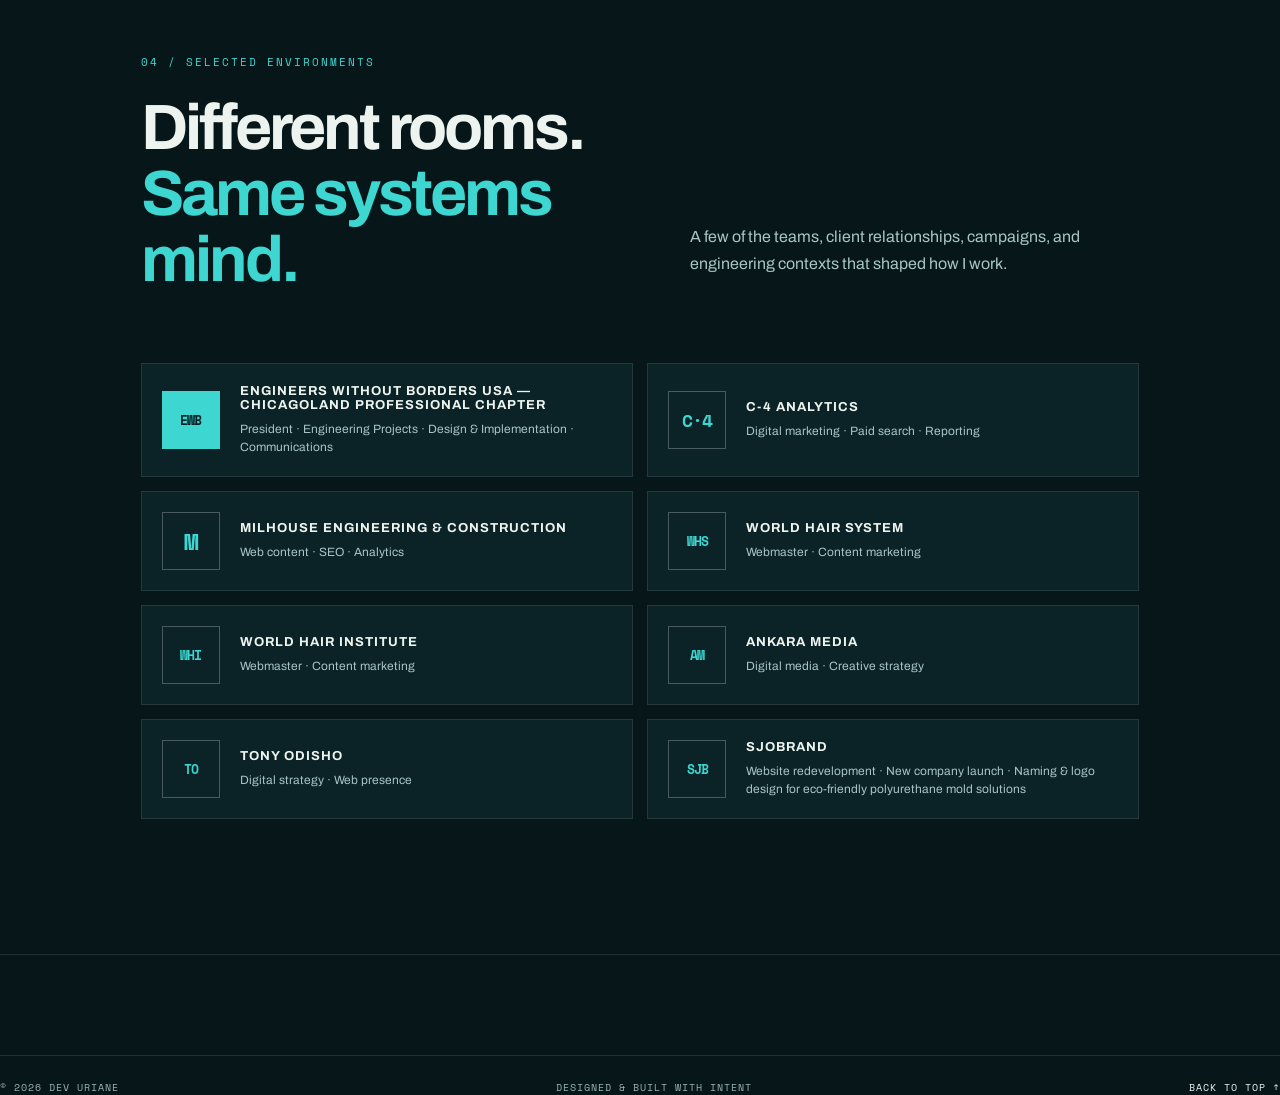
==== commit 88d745f8: "Refresh stylesheet cache for reversed About gradient" ====
--- a/index.html
+++ b/index.html
@@ -24,7 +24,7 @@
       rel="stylesheet"
     />
     <link rel="stylesheet" href="Brittany.css" />
-    <link rel="stylesheet" href="Brittany-overrides.css?v=work-centered-5" />
+    <link rel="stylesheet" href="Brittany-overrides.css?v=work-centered-6" />
     <style>
       /* Match the About copy's 55% column start without moving the heading. */
       #experience .section-head > .lede {
--- a/Brittany-overrides.css
+++ b/Brittany-overrides.css
@@ -281,7 +281,7 @@
   .service-card:last-child { grid-column: auto; }
 }
 
-/* Match the hero's cyan sweep in About, with enough contrast to read against the section background. */
+/* Reverse the cyan sweep so the lighter area sits toward the About heading and the paragraph side stays darker. */
 .about {
-  background: linear-gradient(120deg, transparent 0 55%, #3dd6d045 75%, transparent), #0a2024;
-}
+  background: linear-gradient(-60deg, transparent 0 55%, #3dd6d045 75%, transparent), #0a2024;
+}
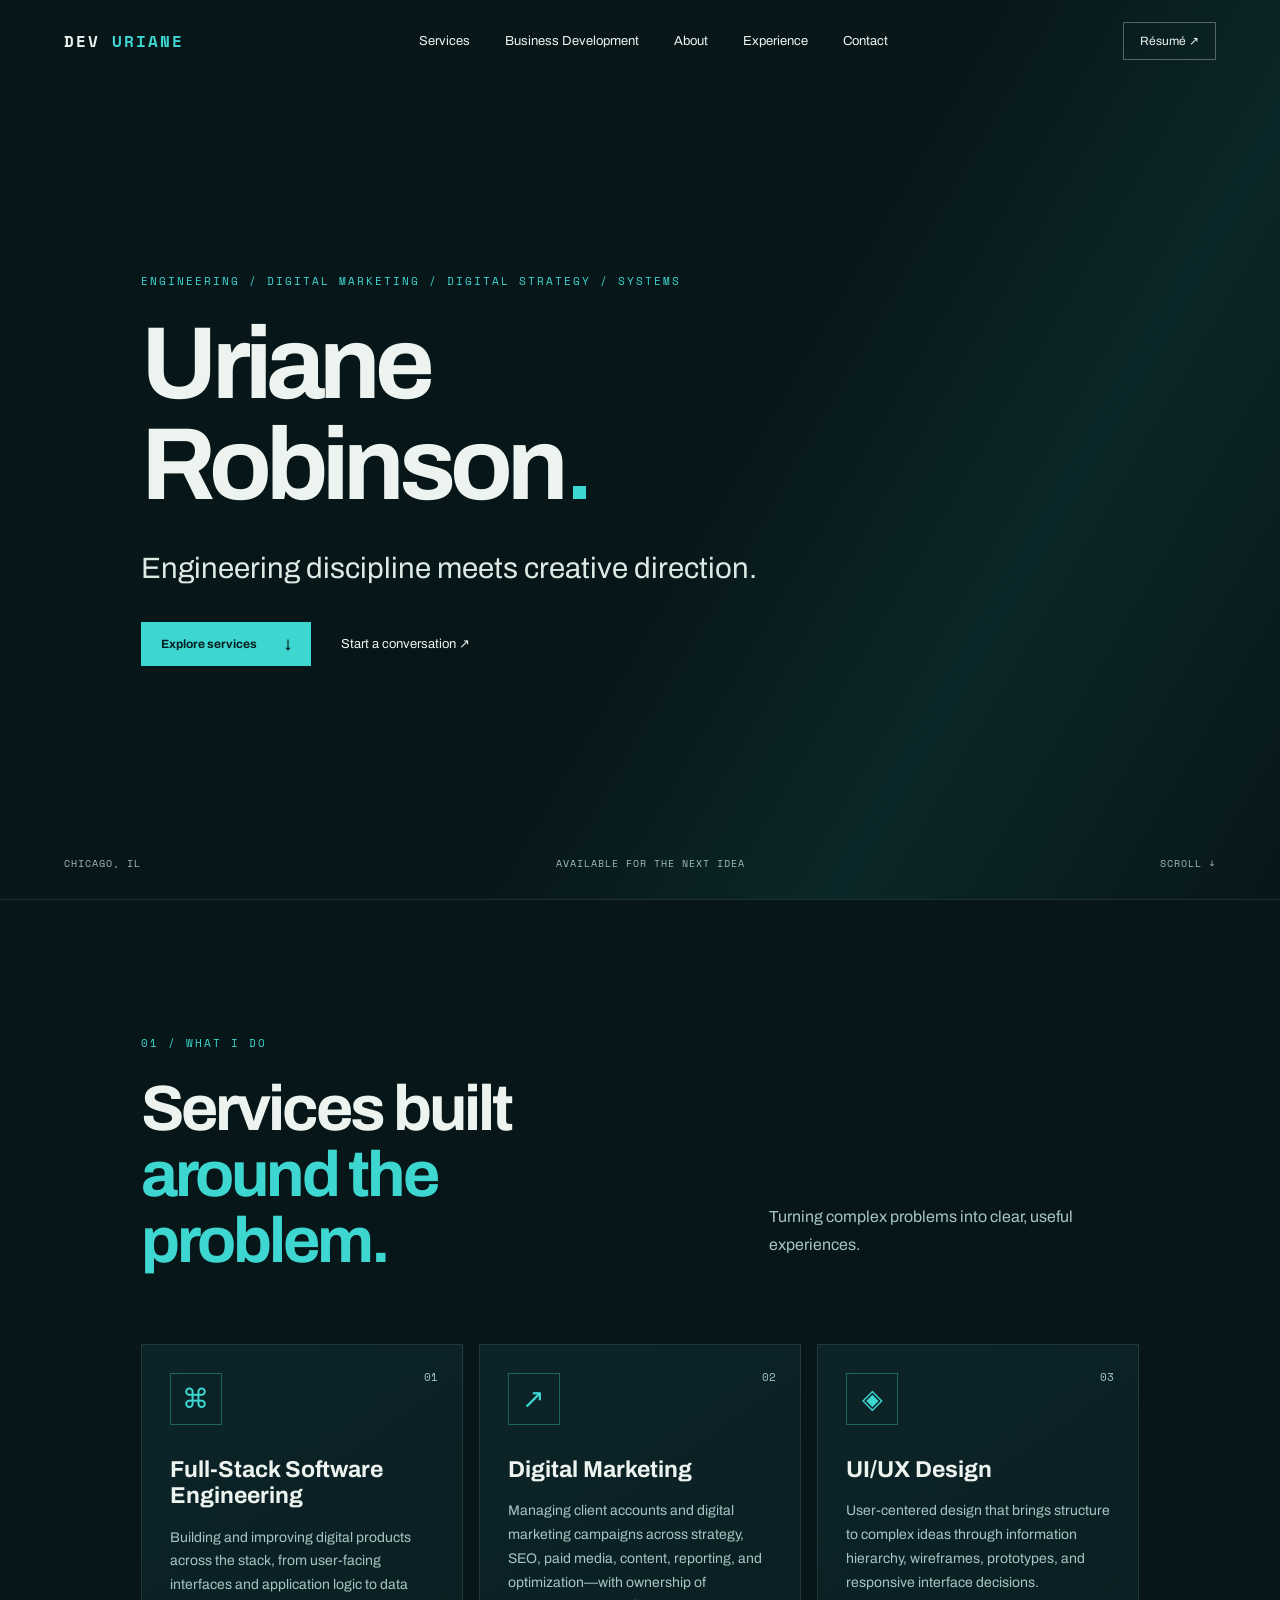
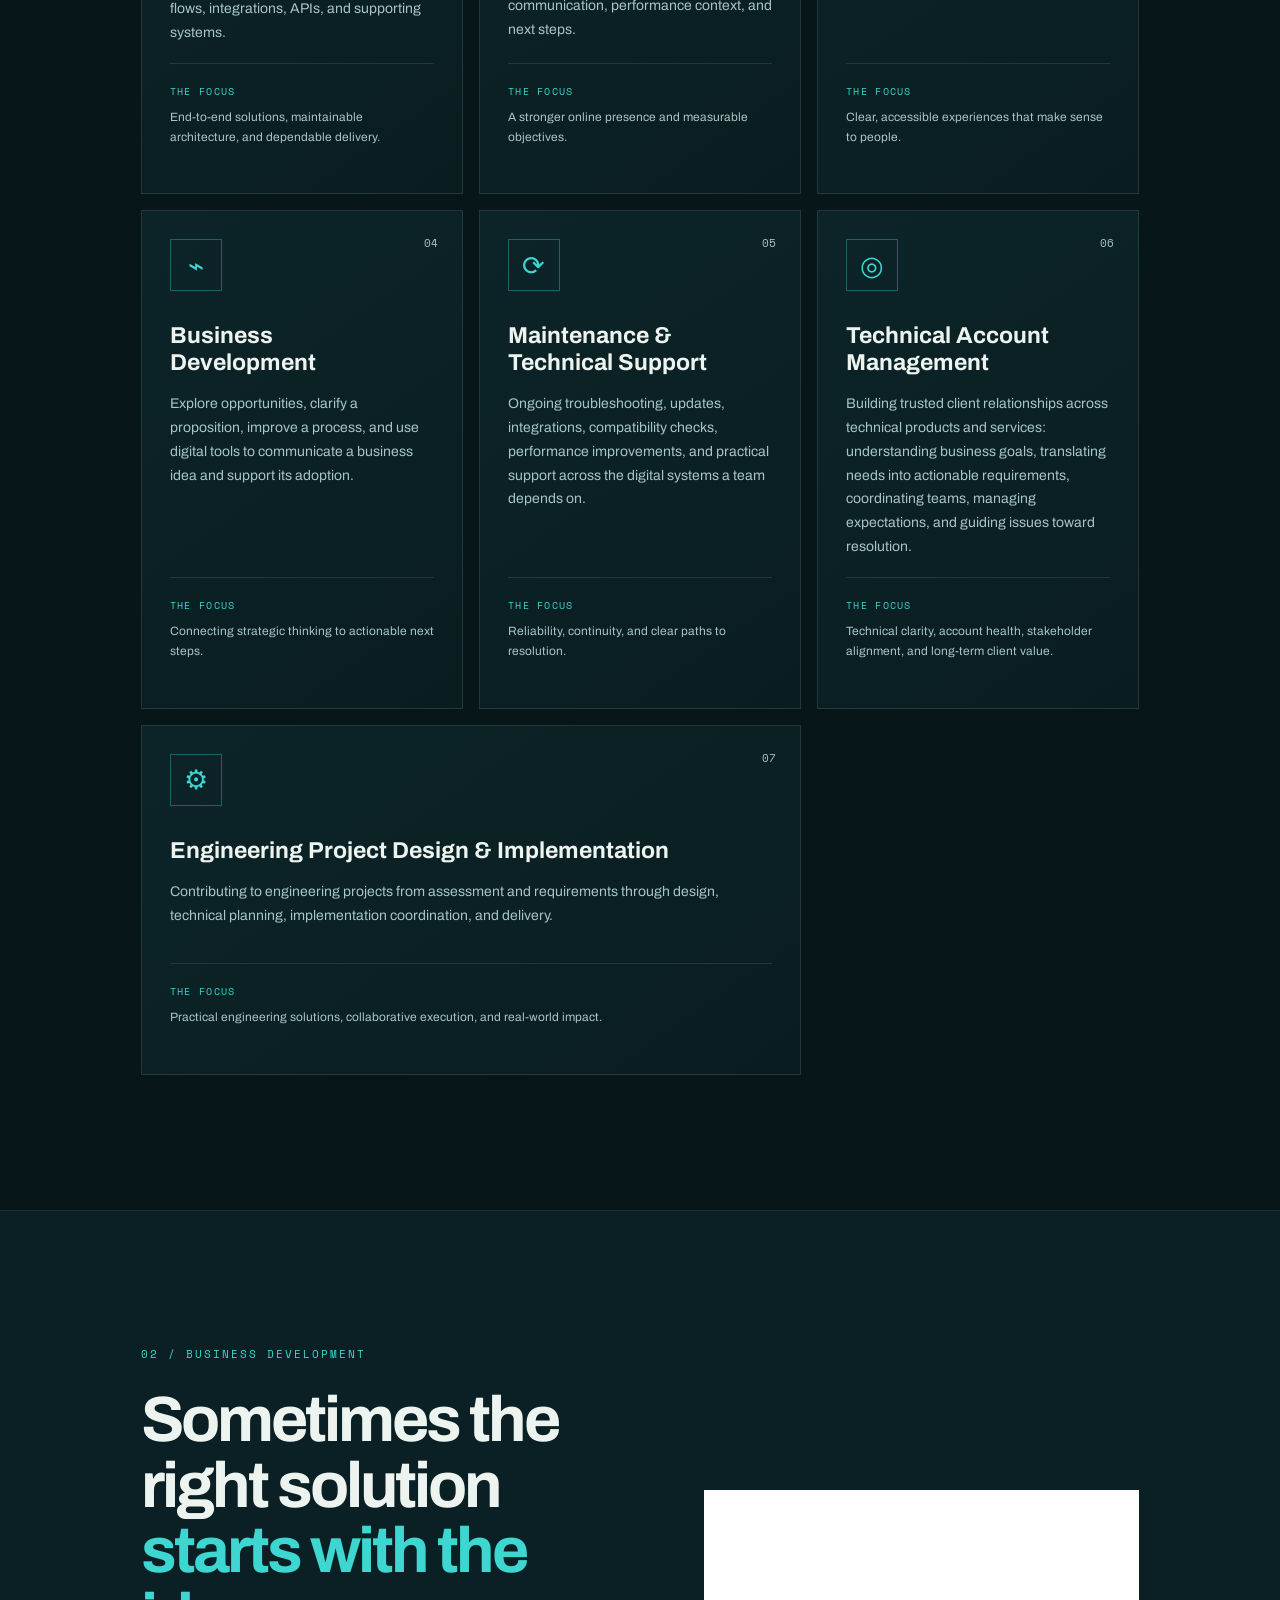
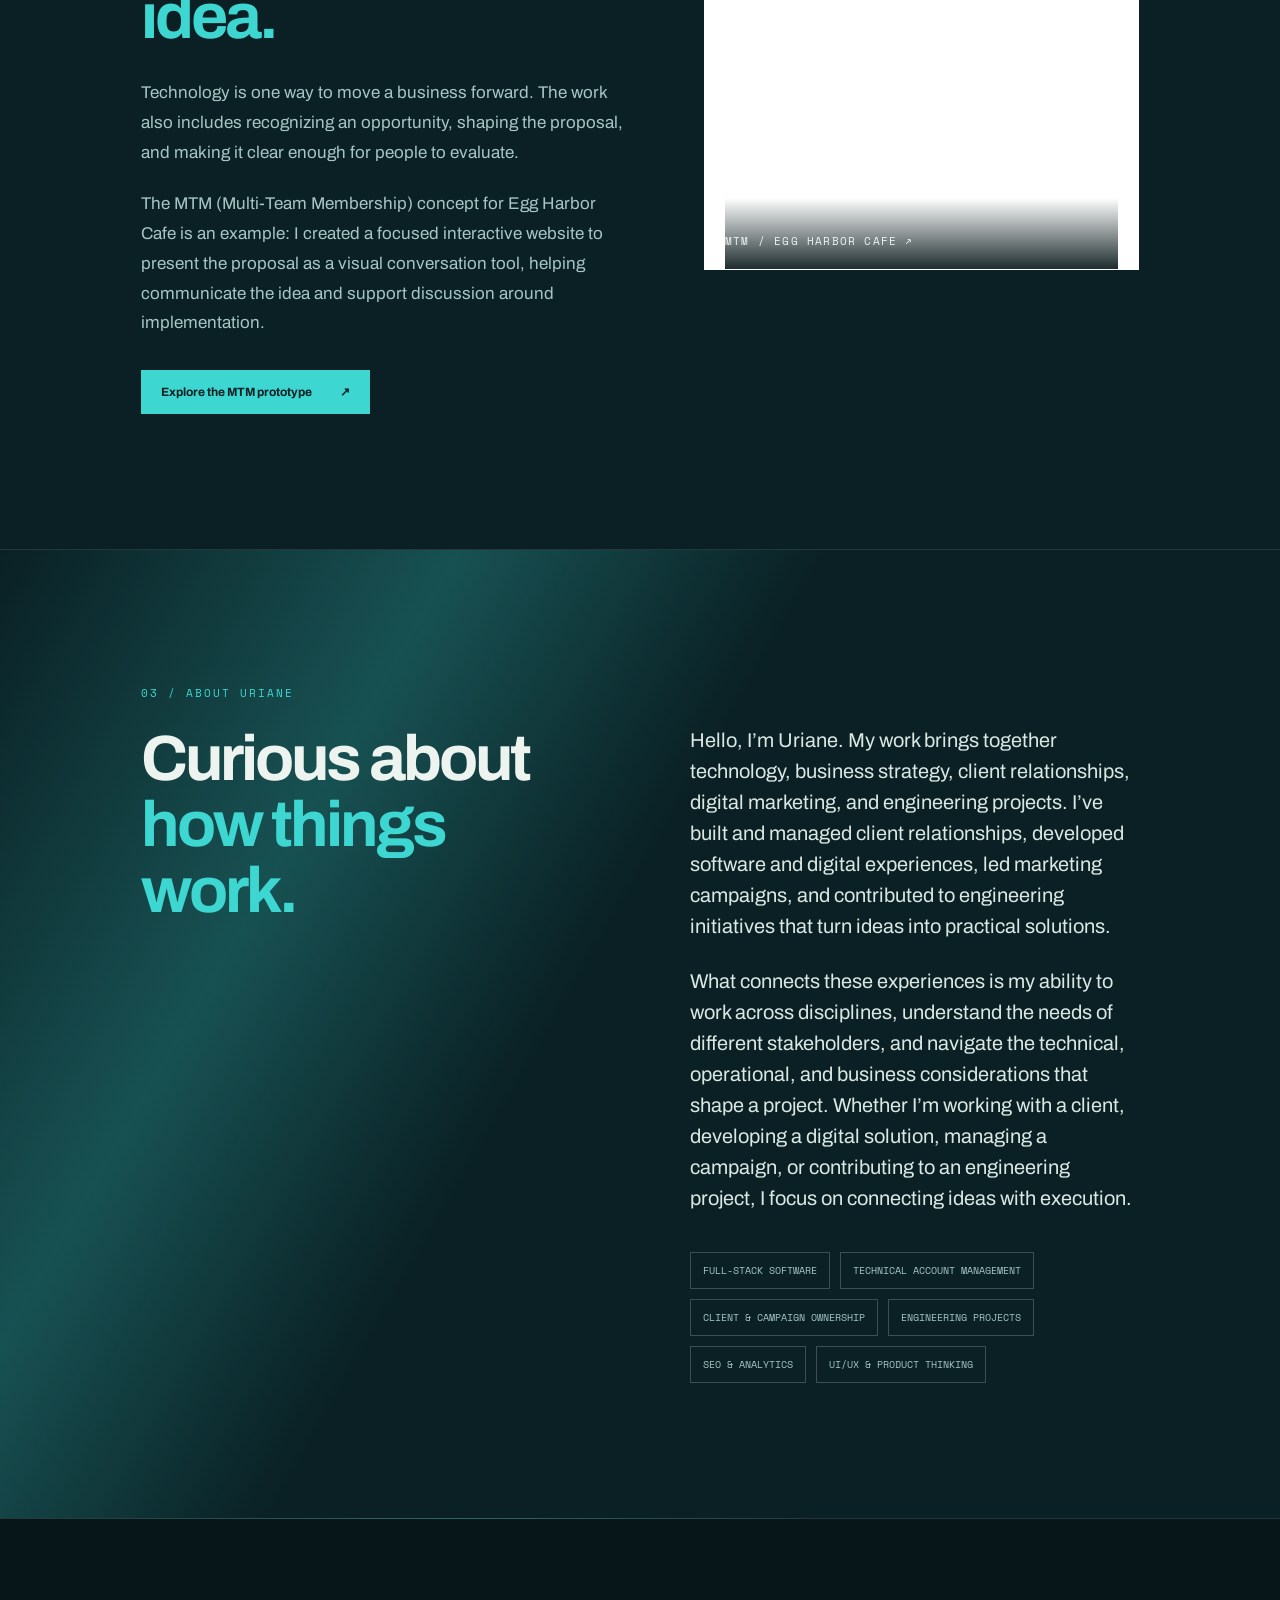
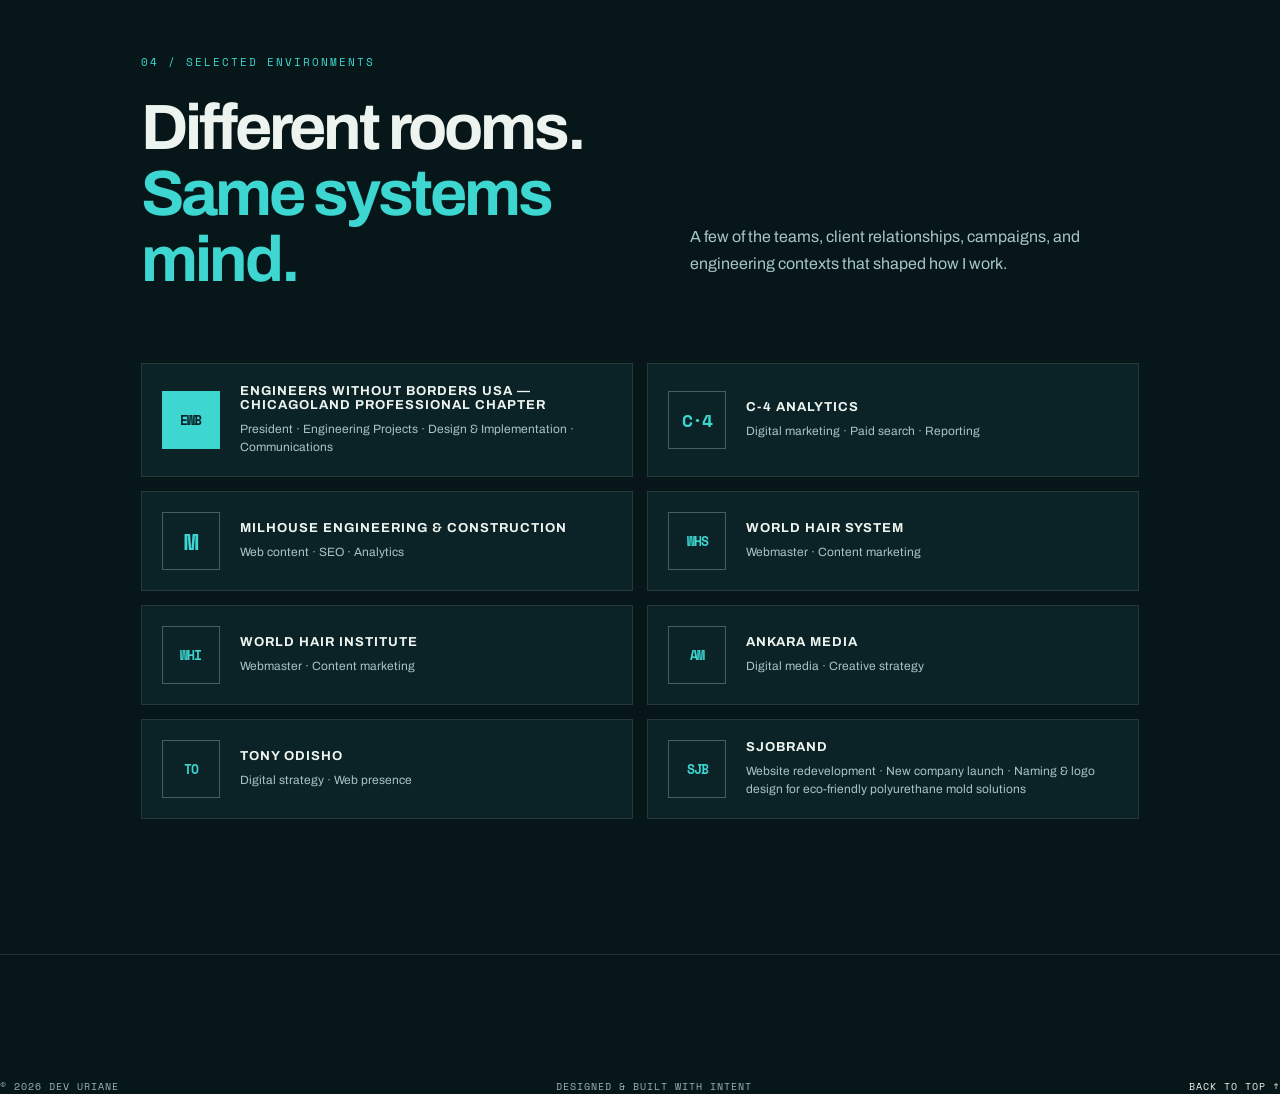
==== commit 3f7c718e: "Refresh homepage stylesheet cache for footer divider change" ====
--- a/index.html
+++ b/index.html
@@ -24,7 +24,7 @@
       rel="stylesheet"
     />
     <link rel="stylesheet" href="Brittany.css" />
-    <link rel="stylesheet" href="Brittany-overrides.css?v=work-centered-6" />
+    <link rel="stylesheet" href="Brittany-overrides.css?v=work-centered-9" />
     <style>
       /* Match the About copy's 55% column start without moving the heading. */
       #experience .section-head > .lede {
--- a/Brittany-overrides.css
+++ b/Brittany-overrides.css
@@ -285,3 +285,11 @@
 .about {
   background: linear-gradient(-60deg, transparent 0 55%, #3dd6d045 75%, transparent), #0a2024;
 }
+/* The main element is focused as a navigation destination; keep the focus ring on the triggering link, not around the entire page. */
+#top:focus {
+  outline: none;
+}
+/* Keep the homepage footer in its existing position, without a divider above it. */
+body > .site-footer {
+  border-top: 0;
+}
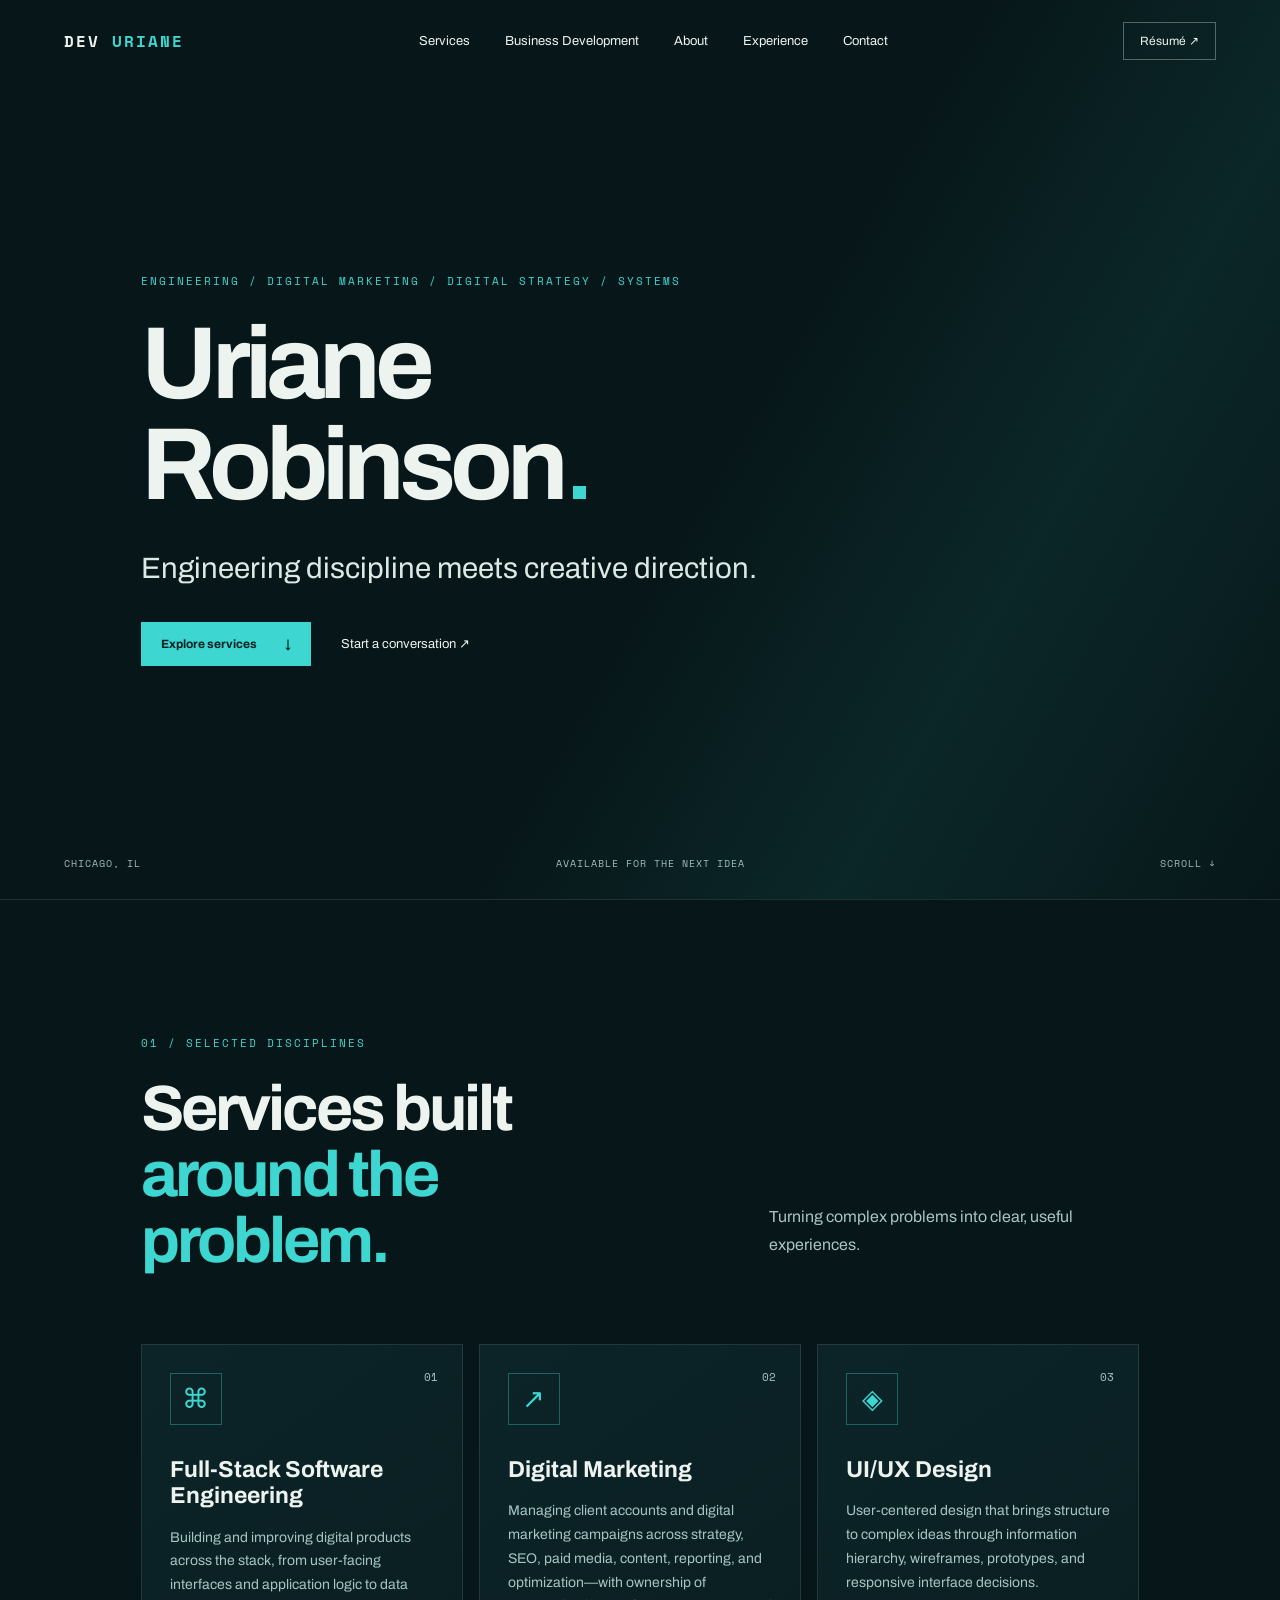
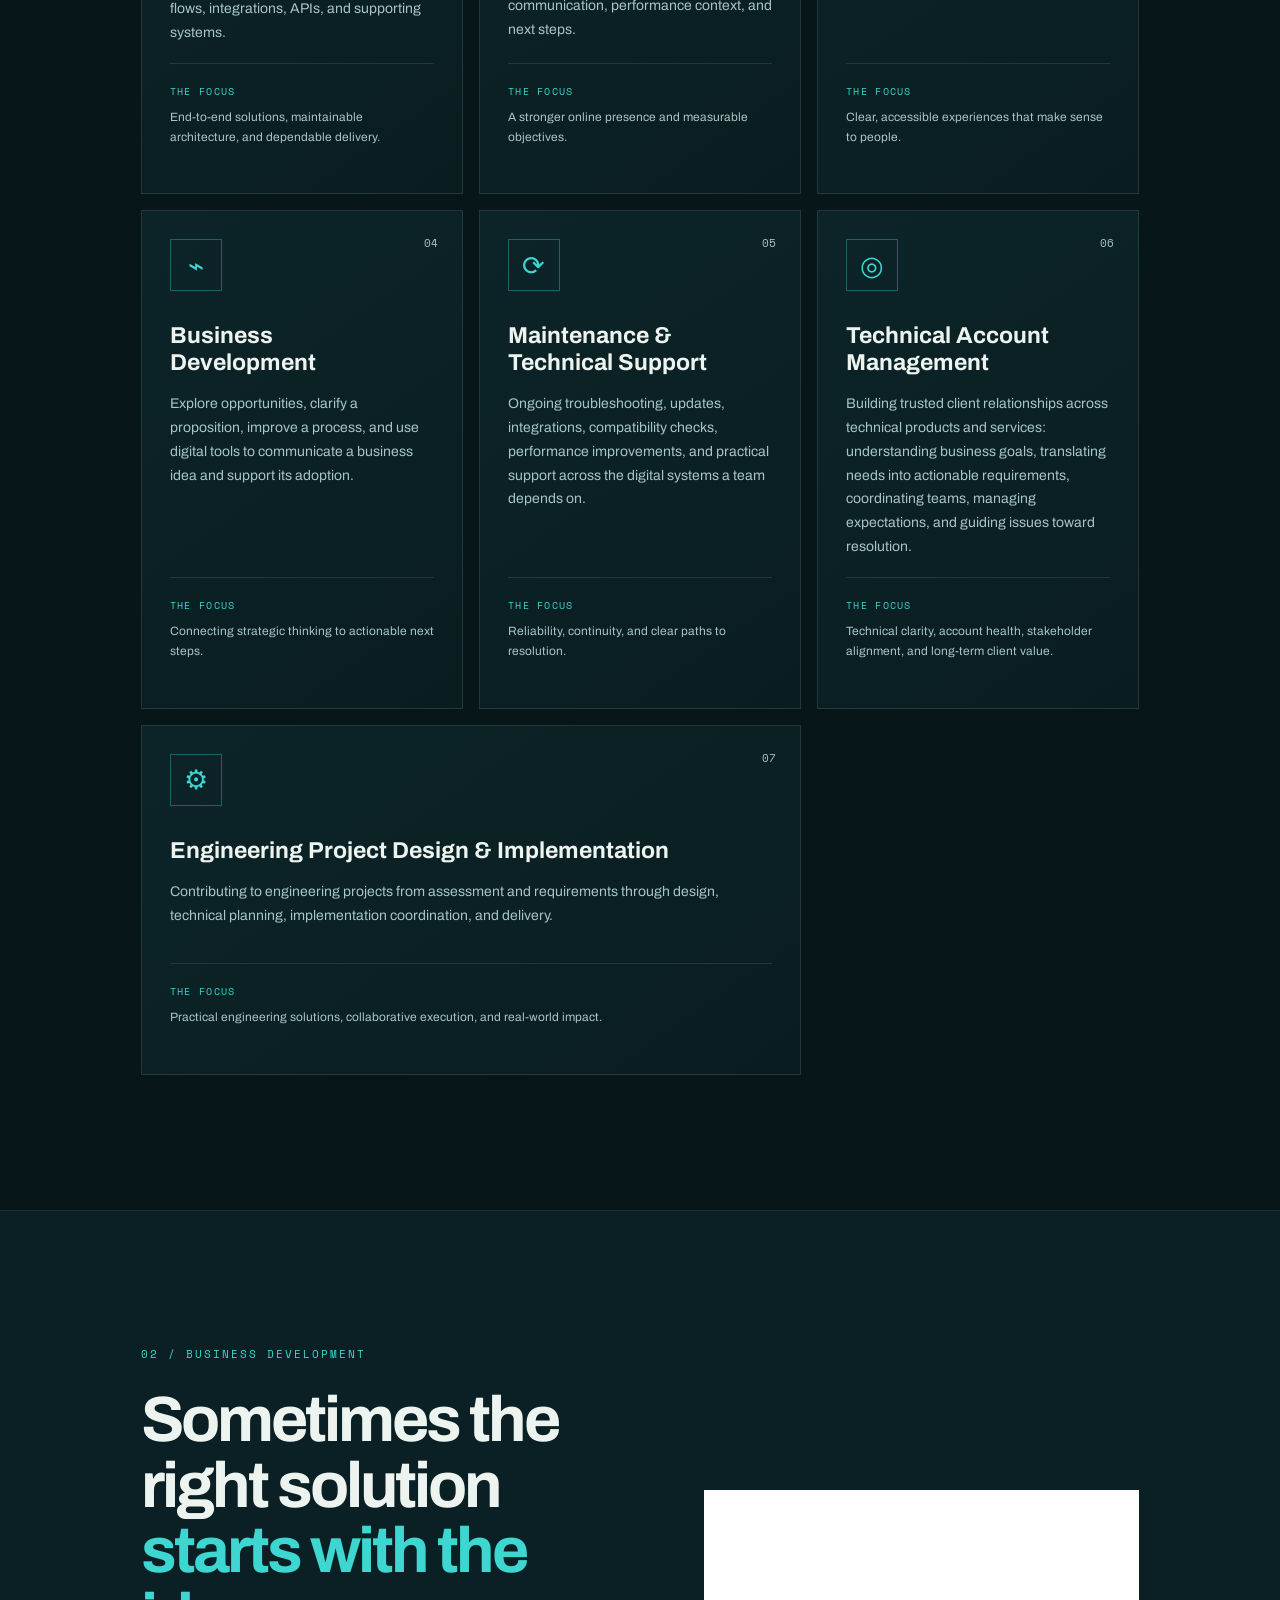
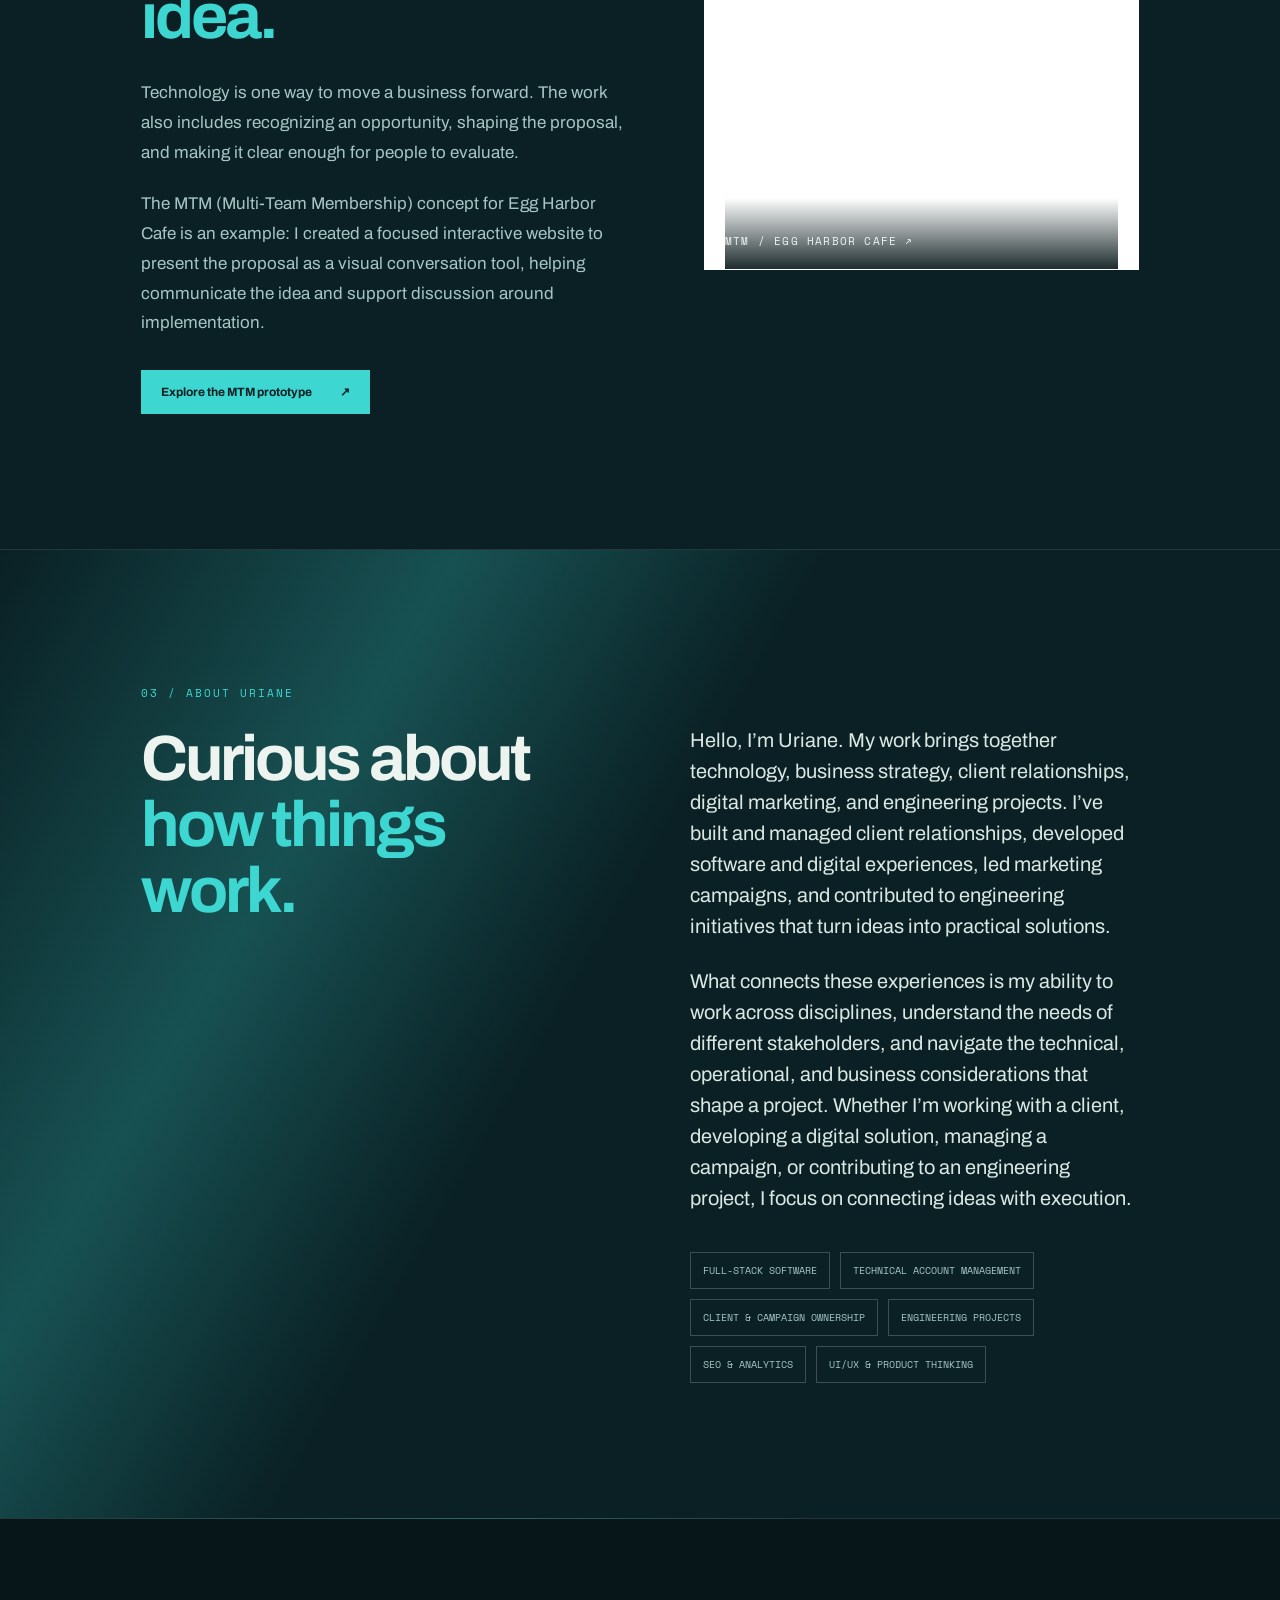
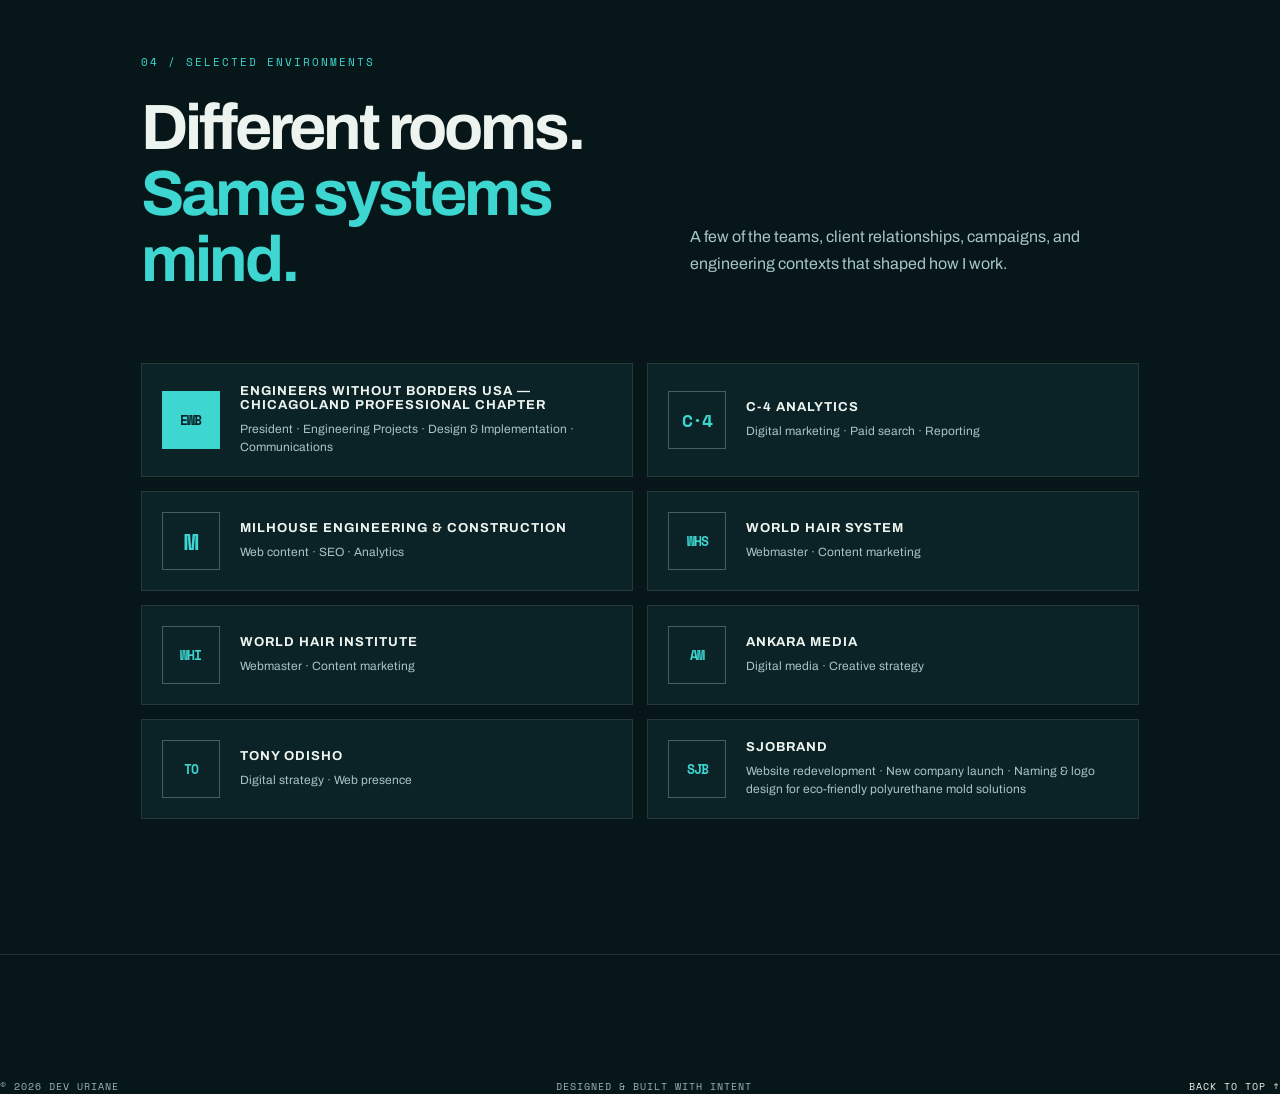
==== commit 072e4c1d: "Update index.html" ====
--- a/index.html
+++ b/index.html
@@ -172,7 +172,7 @@
       <section id="services" class="services section">
         <div class="section-head">
           <div>
-            <p class="kicker">01 / WHAT I DO</p>
+            <p class="kicker">01 / SELECTED DISCIPLINES</p>
             <h2>Services built<br /><em>around the problem.</em></h2>
           </div>
           <p class="lede">Turning complex problems into clear, useful experiences.</p>
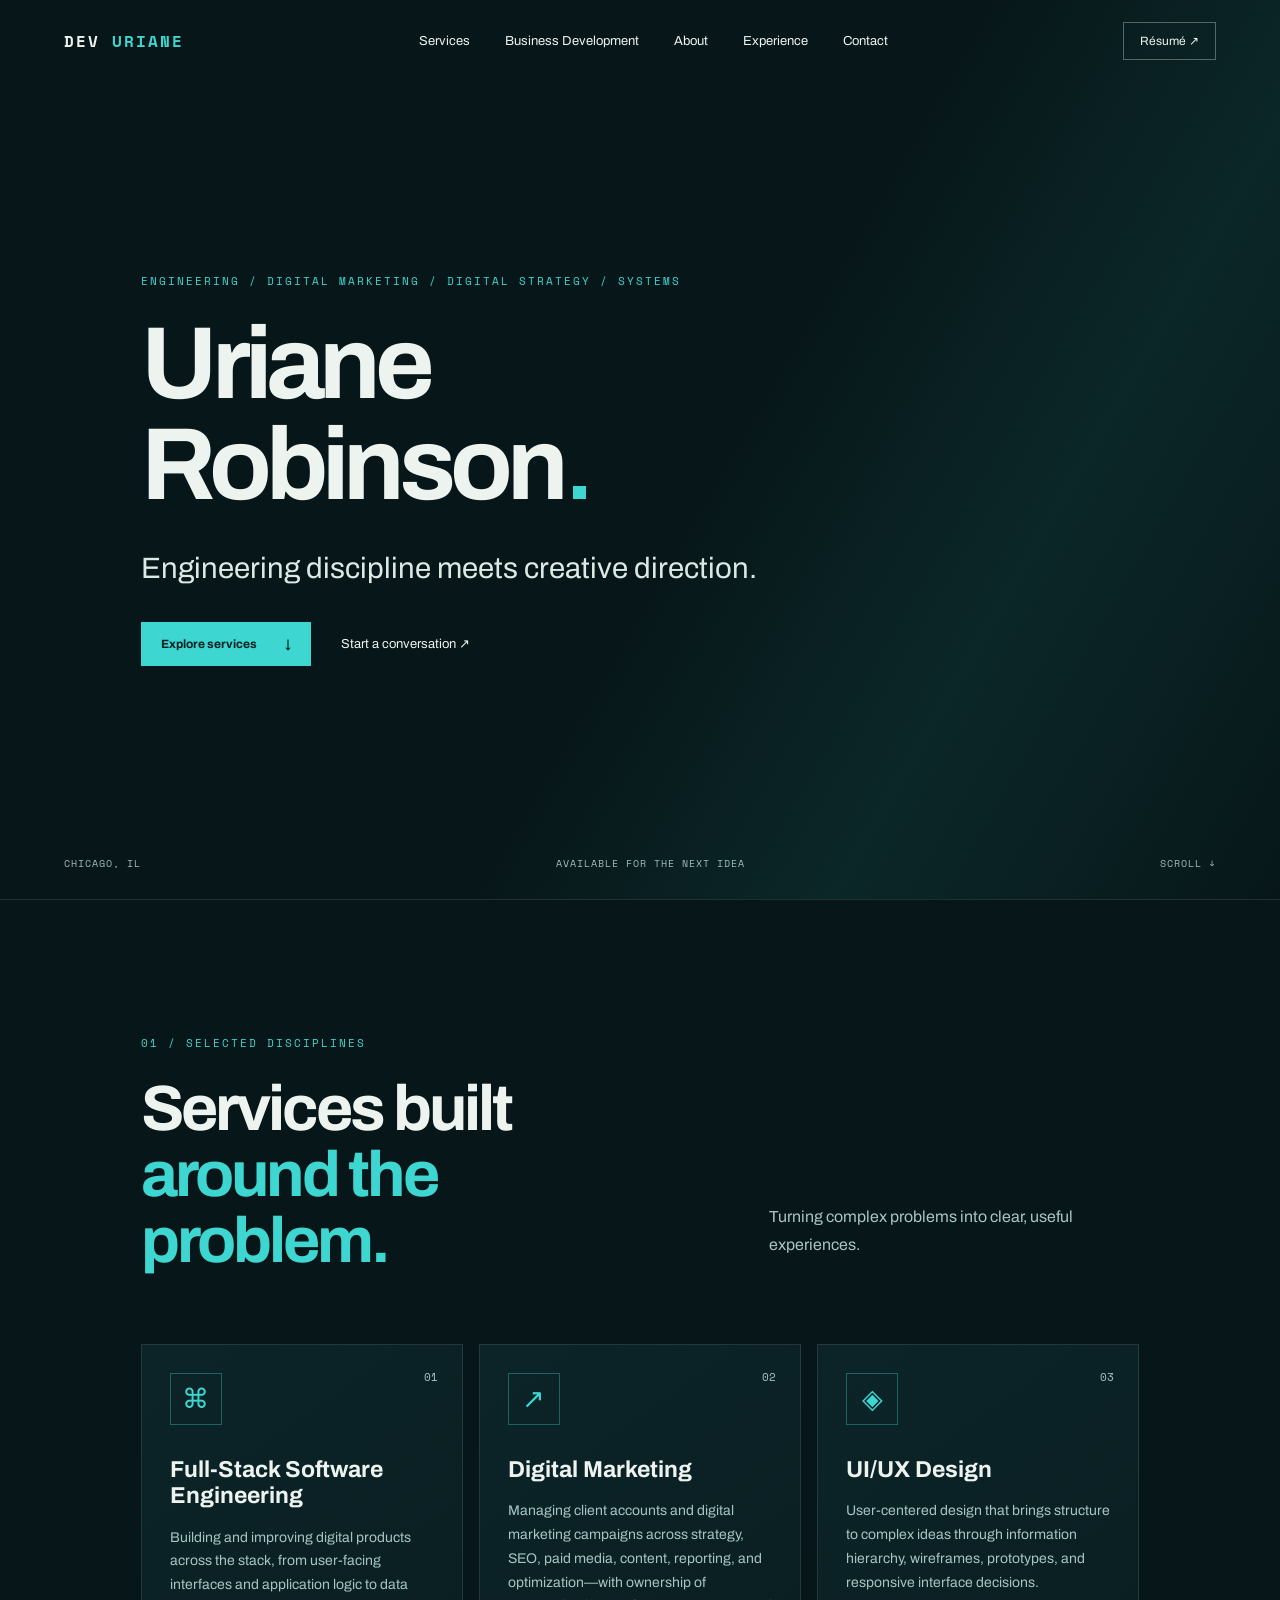
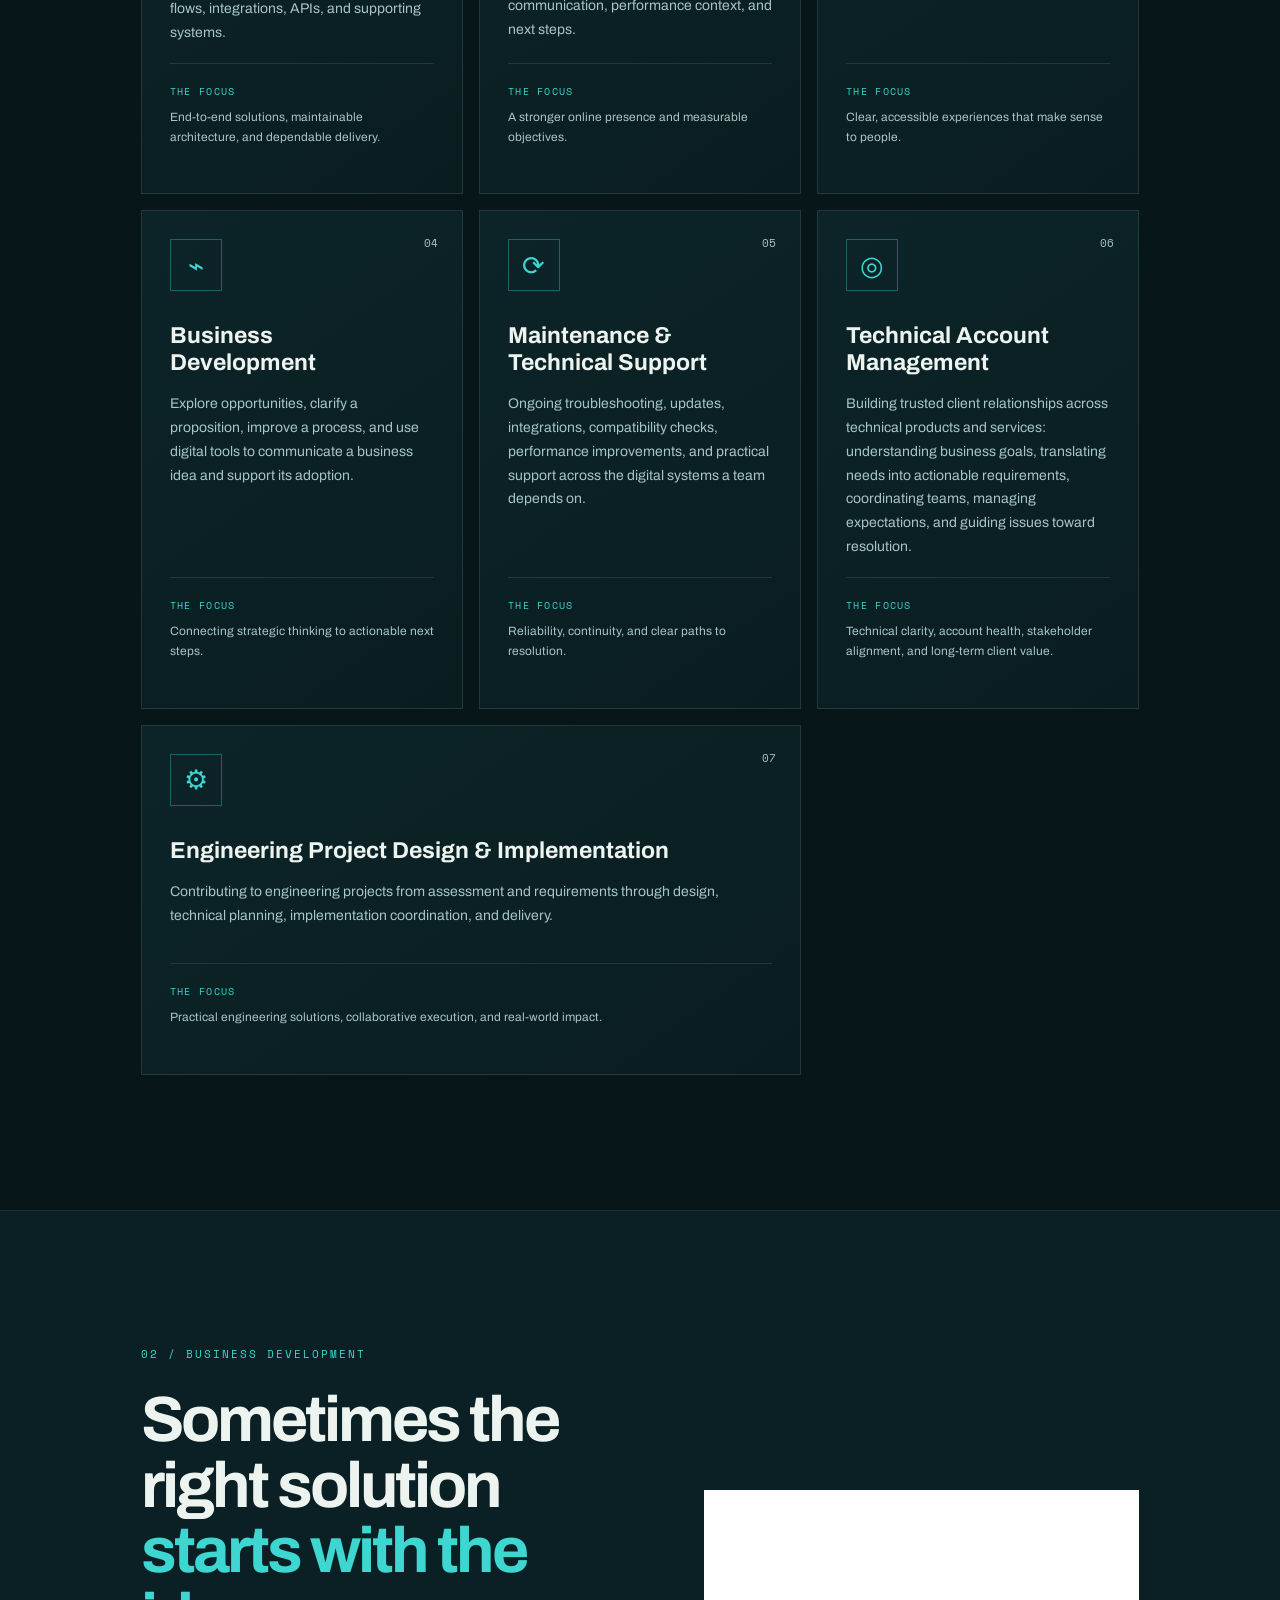
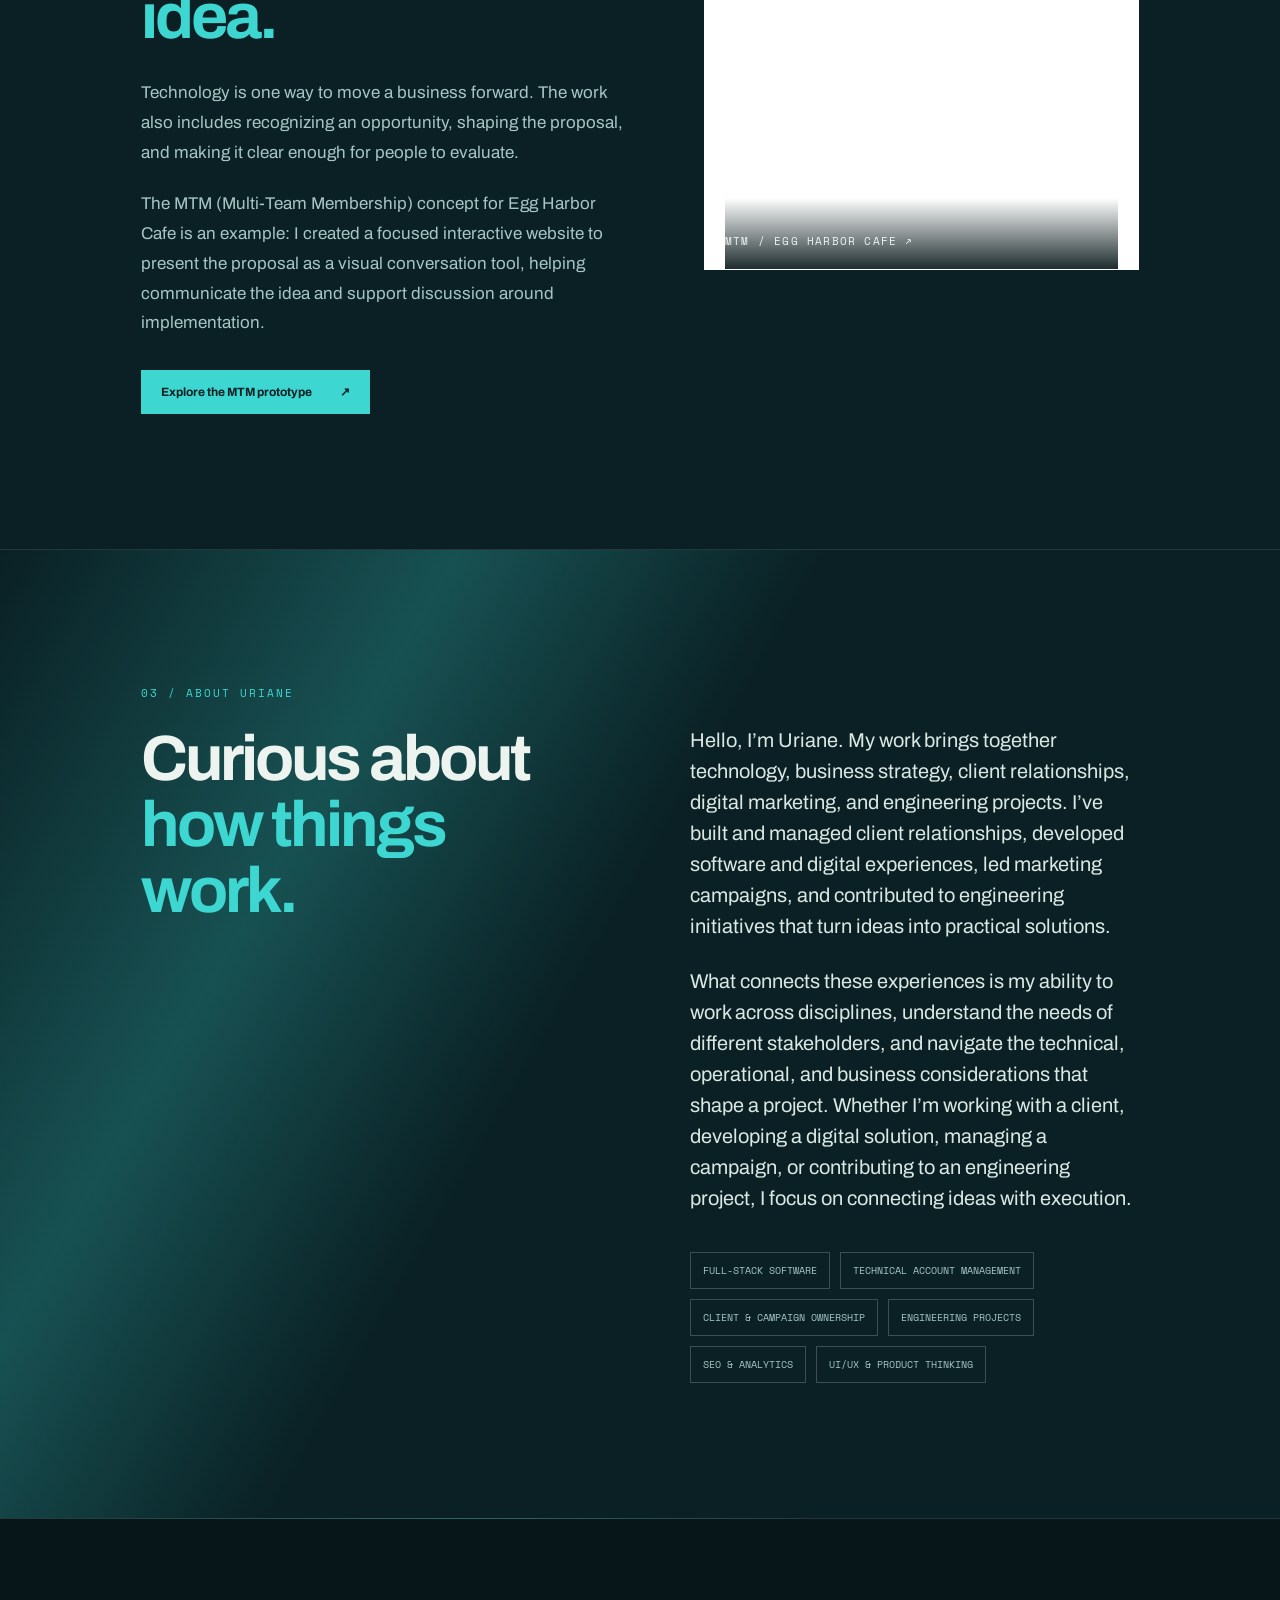
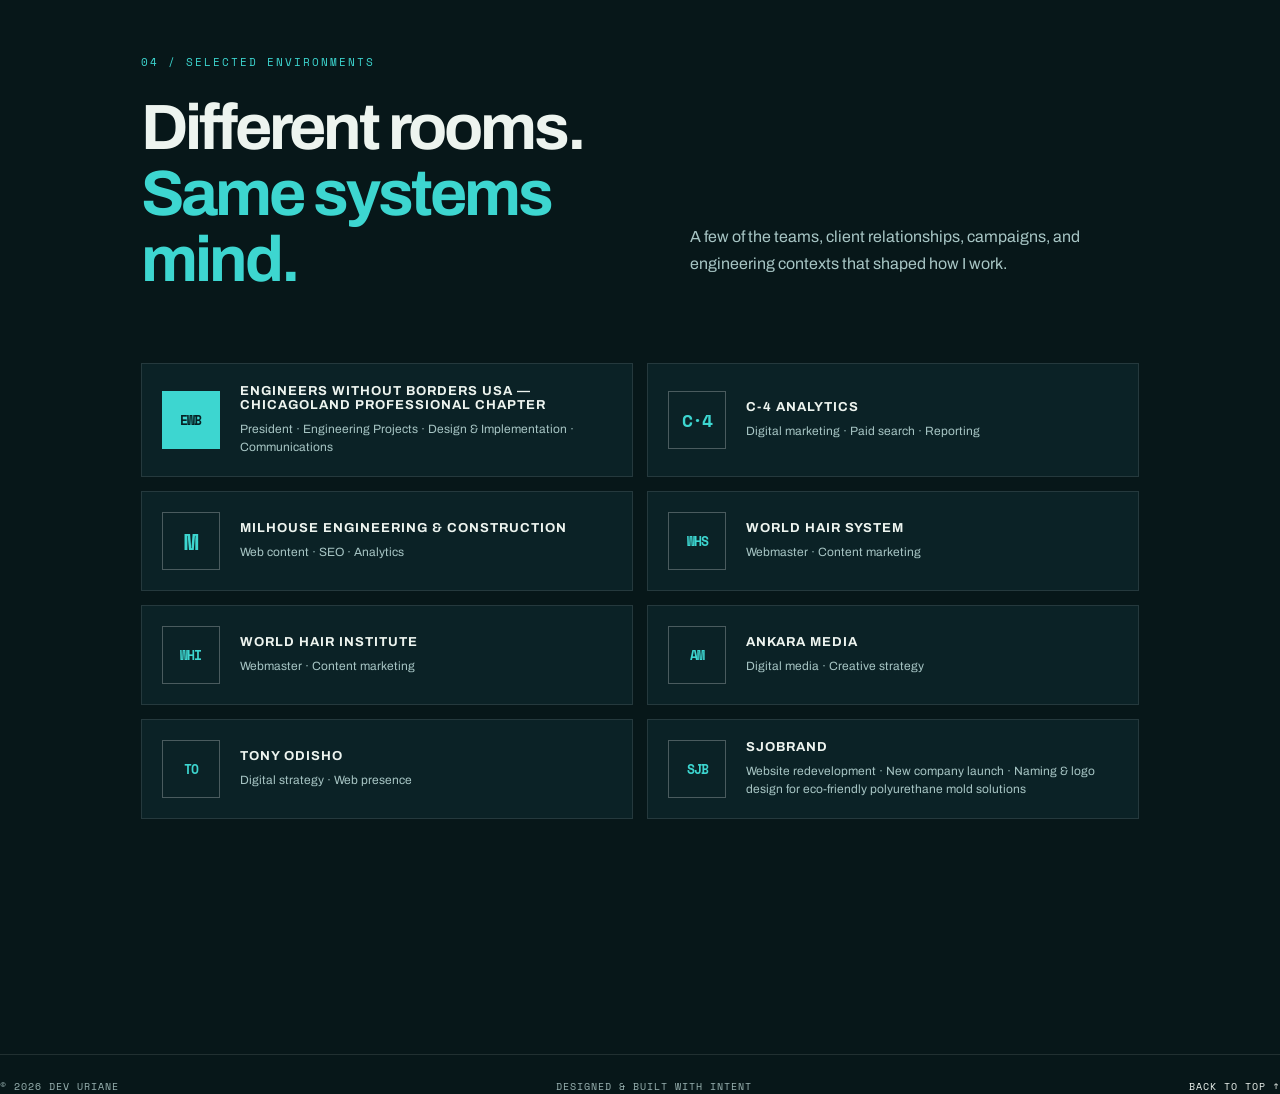
==== commit 7f5765ef: "Refresh stylesheet cache for homepage footer separation" ====
--- a/index.html
+++ b/index.html
@@ -24,7 +24,7 @@
       rel="stylesheet"
     />
     <link rel="stylesheet" href="Brittany.css" />
-    <link rel="stylesheet" href="Brittany-overrides.css?v=work-centered-9" />
+    <link rel="stylesheet" href="Brittany-overrides.css?v=work-centered-10" />
     <style>
       /* Match the About copy's 55% column start without moving the heading. */
       #experience .section-head > .lede {
--- a/Brittany-overrides.css
+++ b/Brittany-overrides.css
@@ -289,7 +289,11 @@
 #top:focus {
   outline: none;
 }
-/* Keep the homepage footer in its existing position, without a divider above it. */
+/* Match the contact page's footer separation: divider belongs to the footer, not the experience section. */
+#experience {
+  border-bottom: 0;
+}
+
 body > .site-footer {
-  border-top: 0;
-}
+  border-top: 1px solid var(--line);
+}
